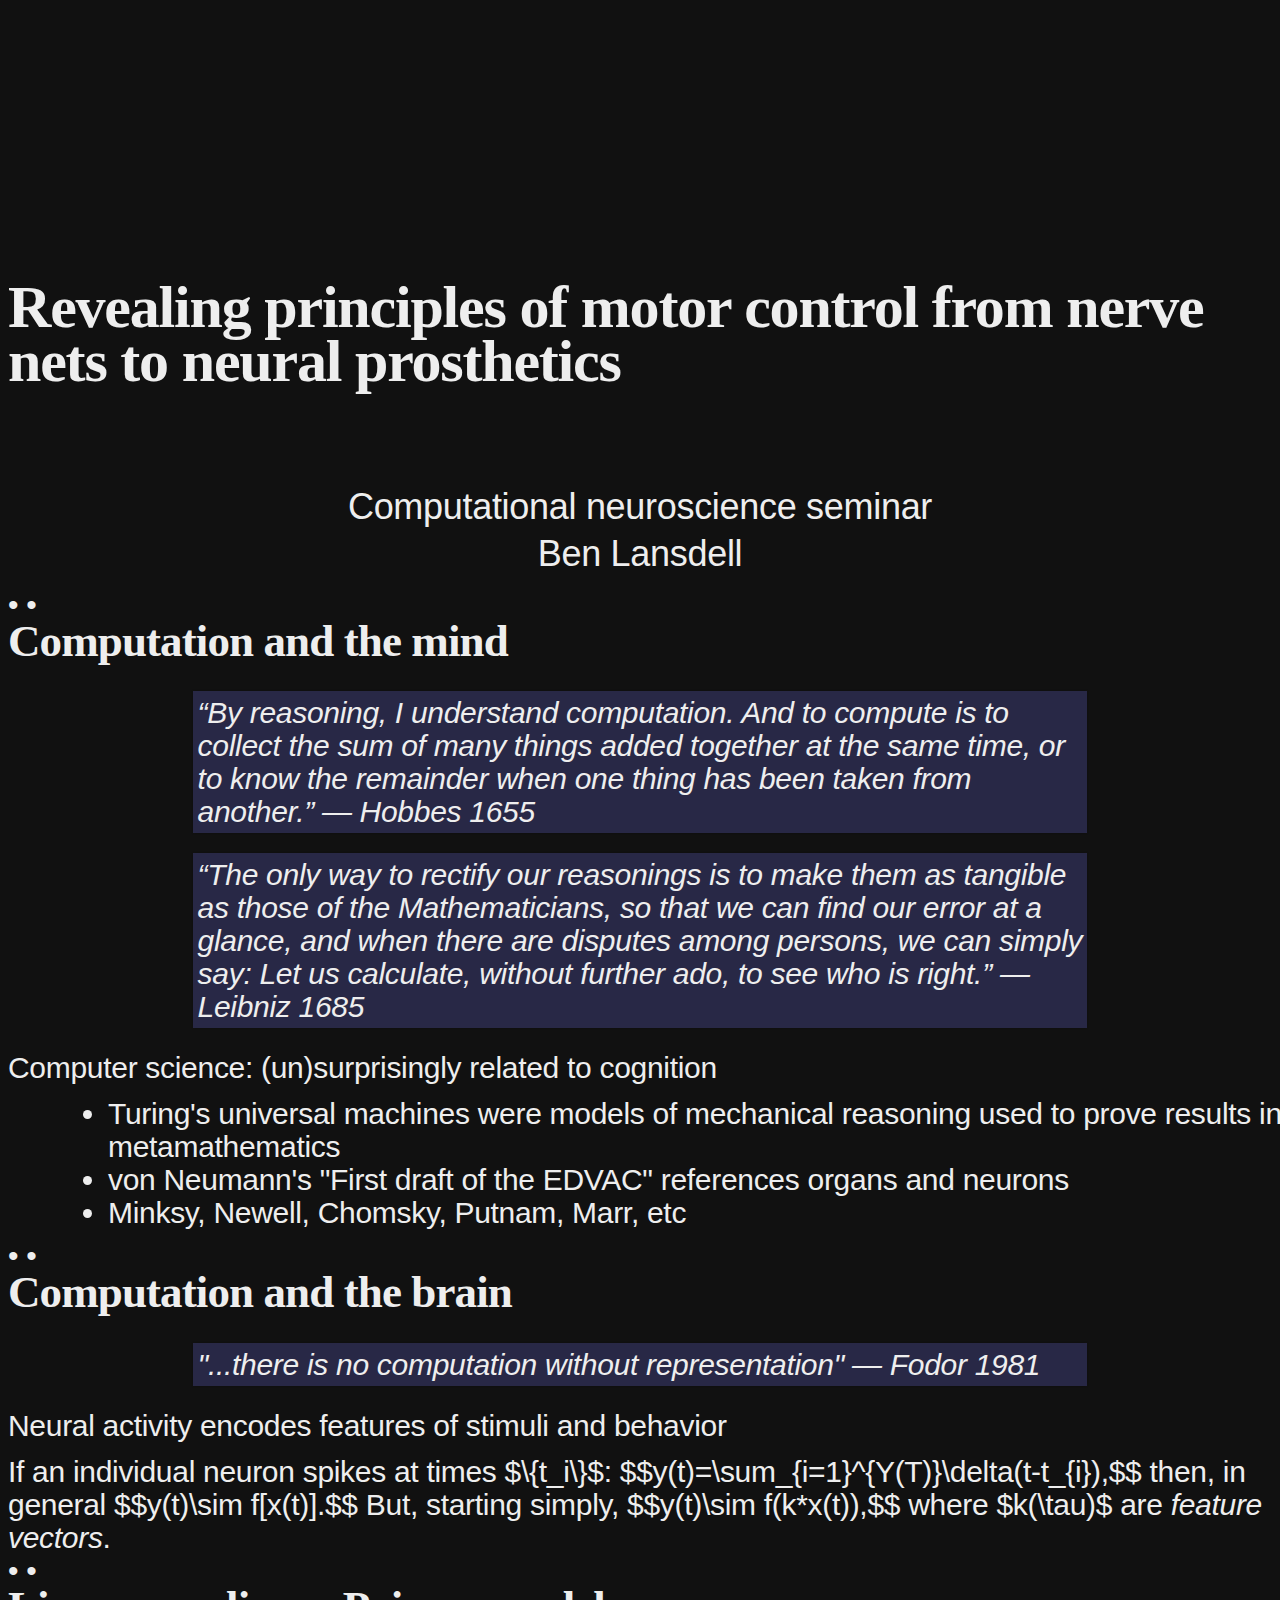
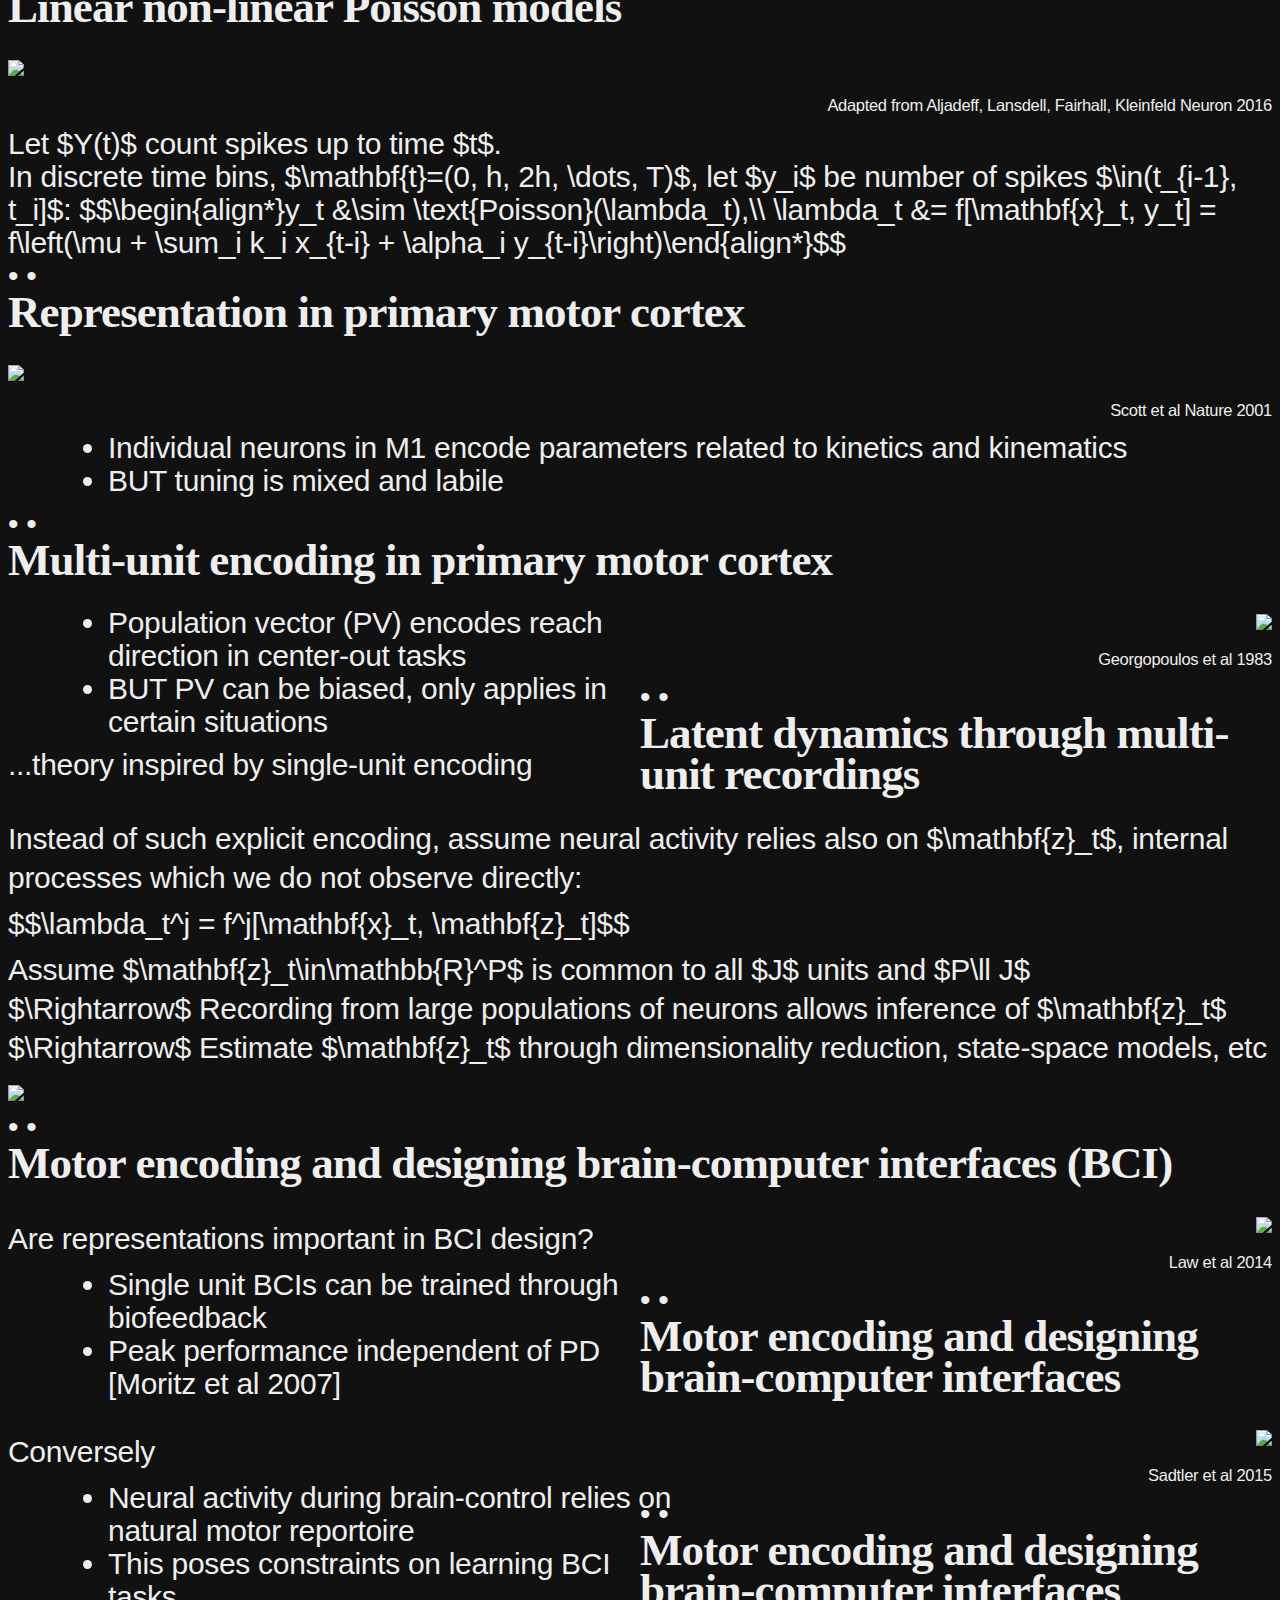
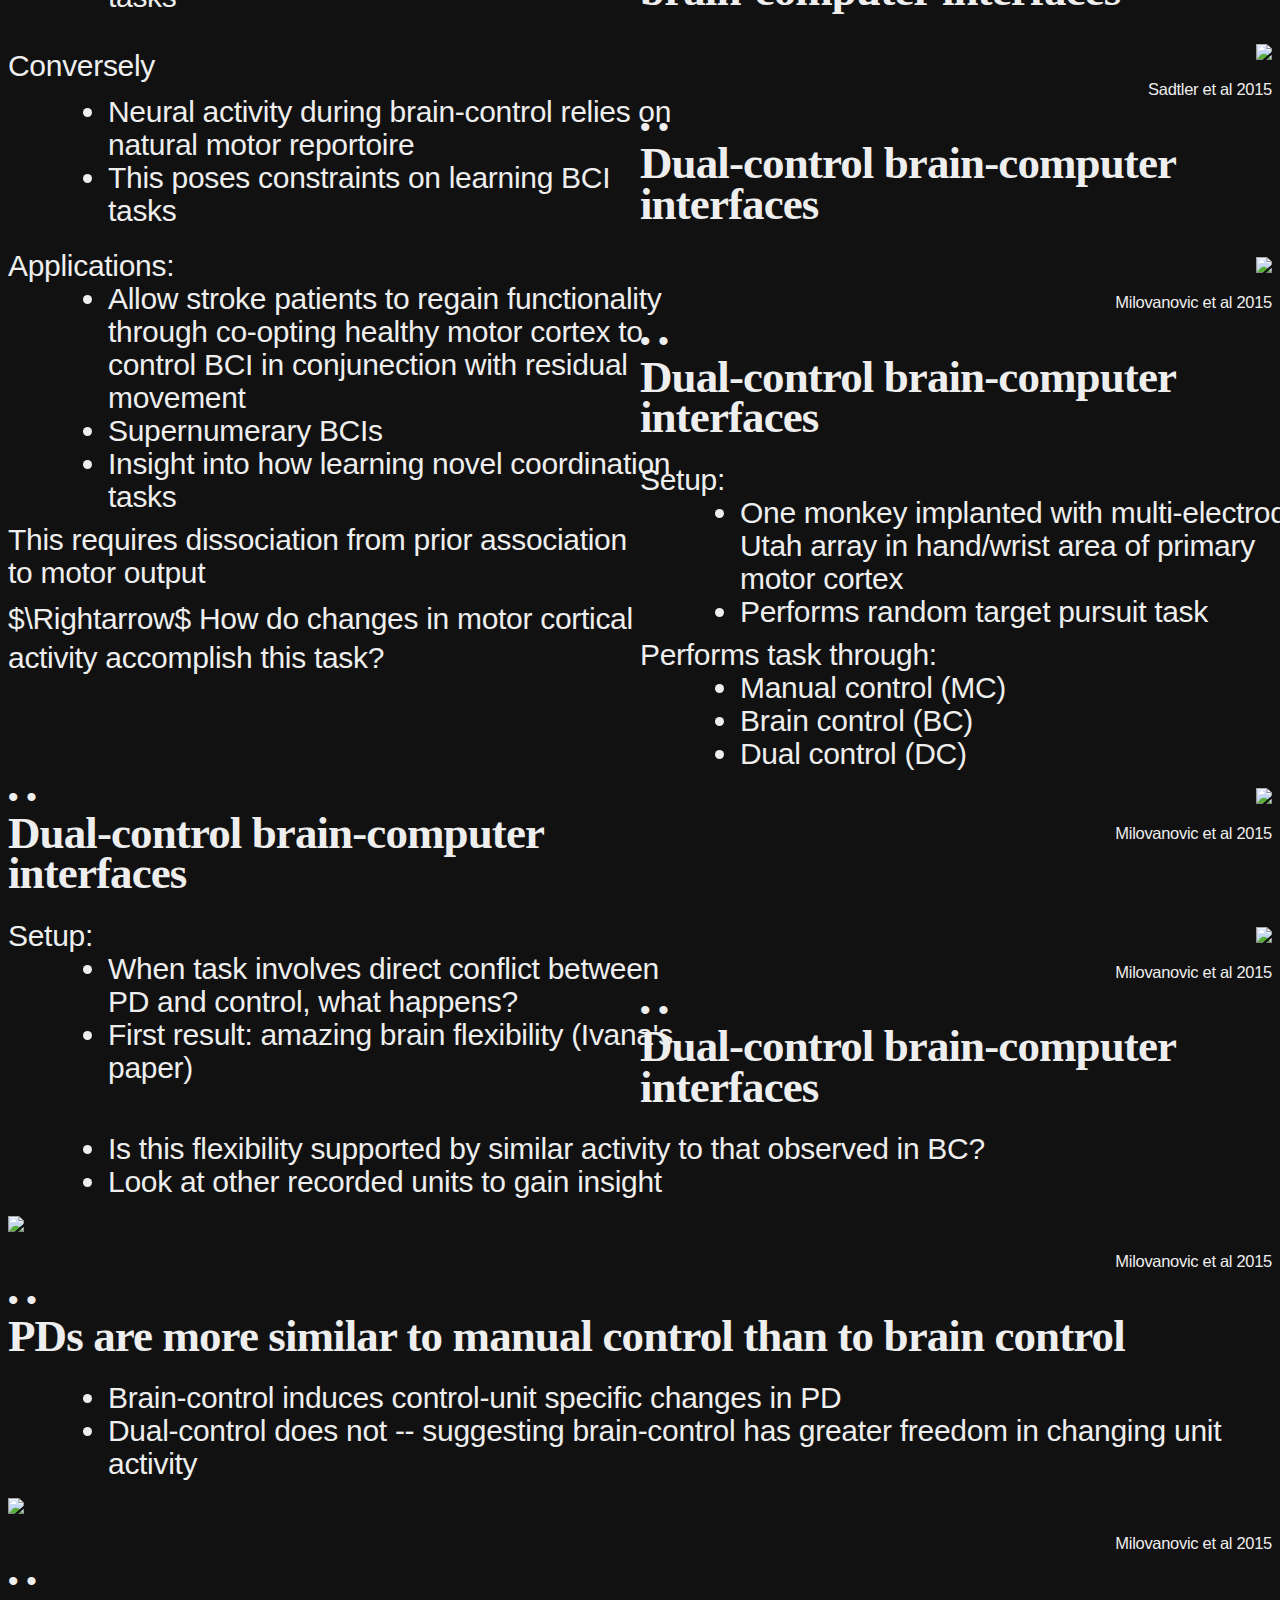
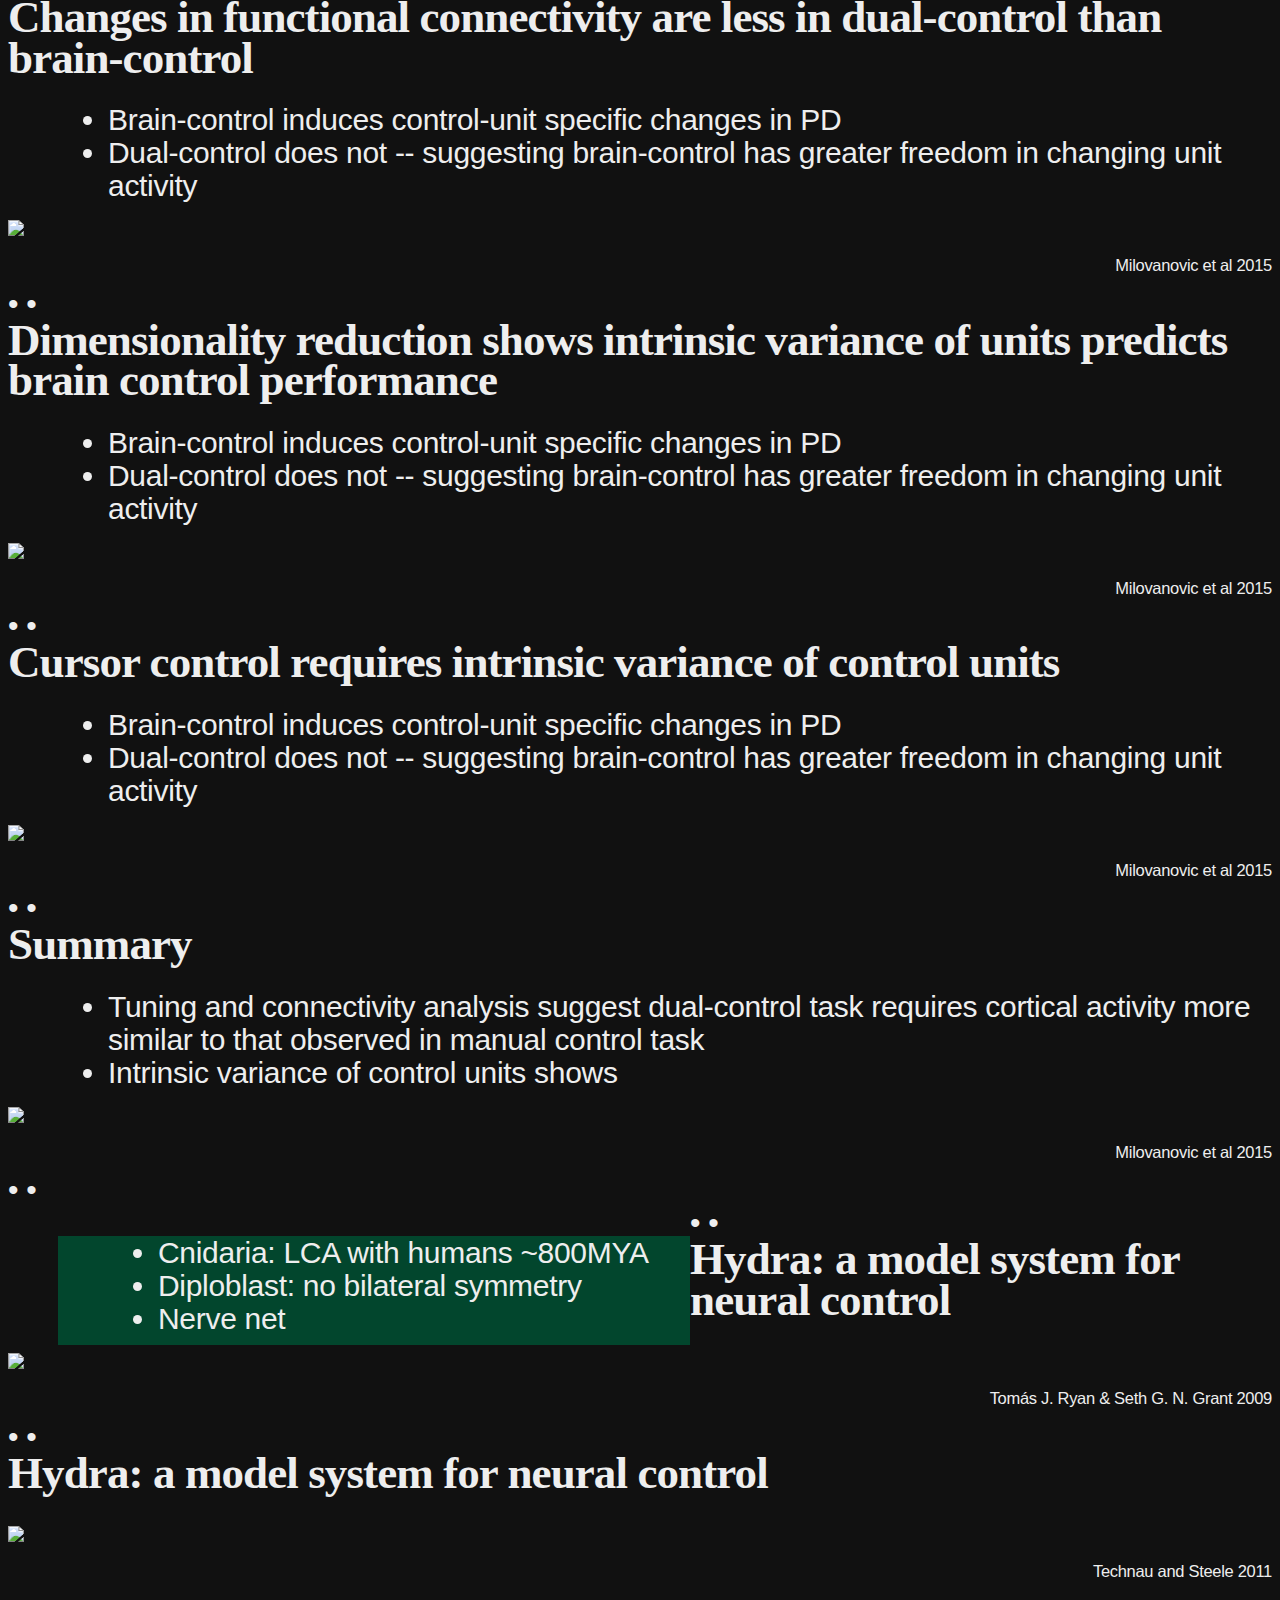
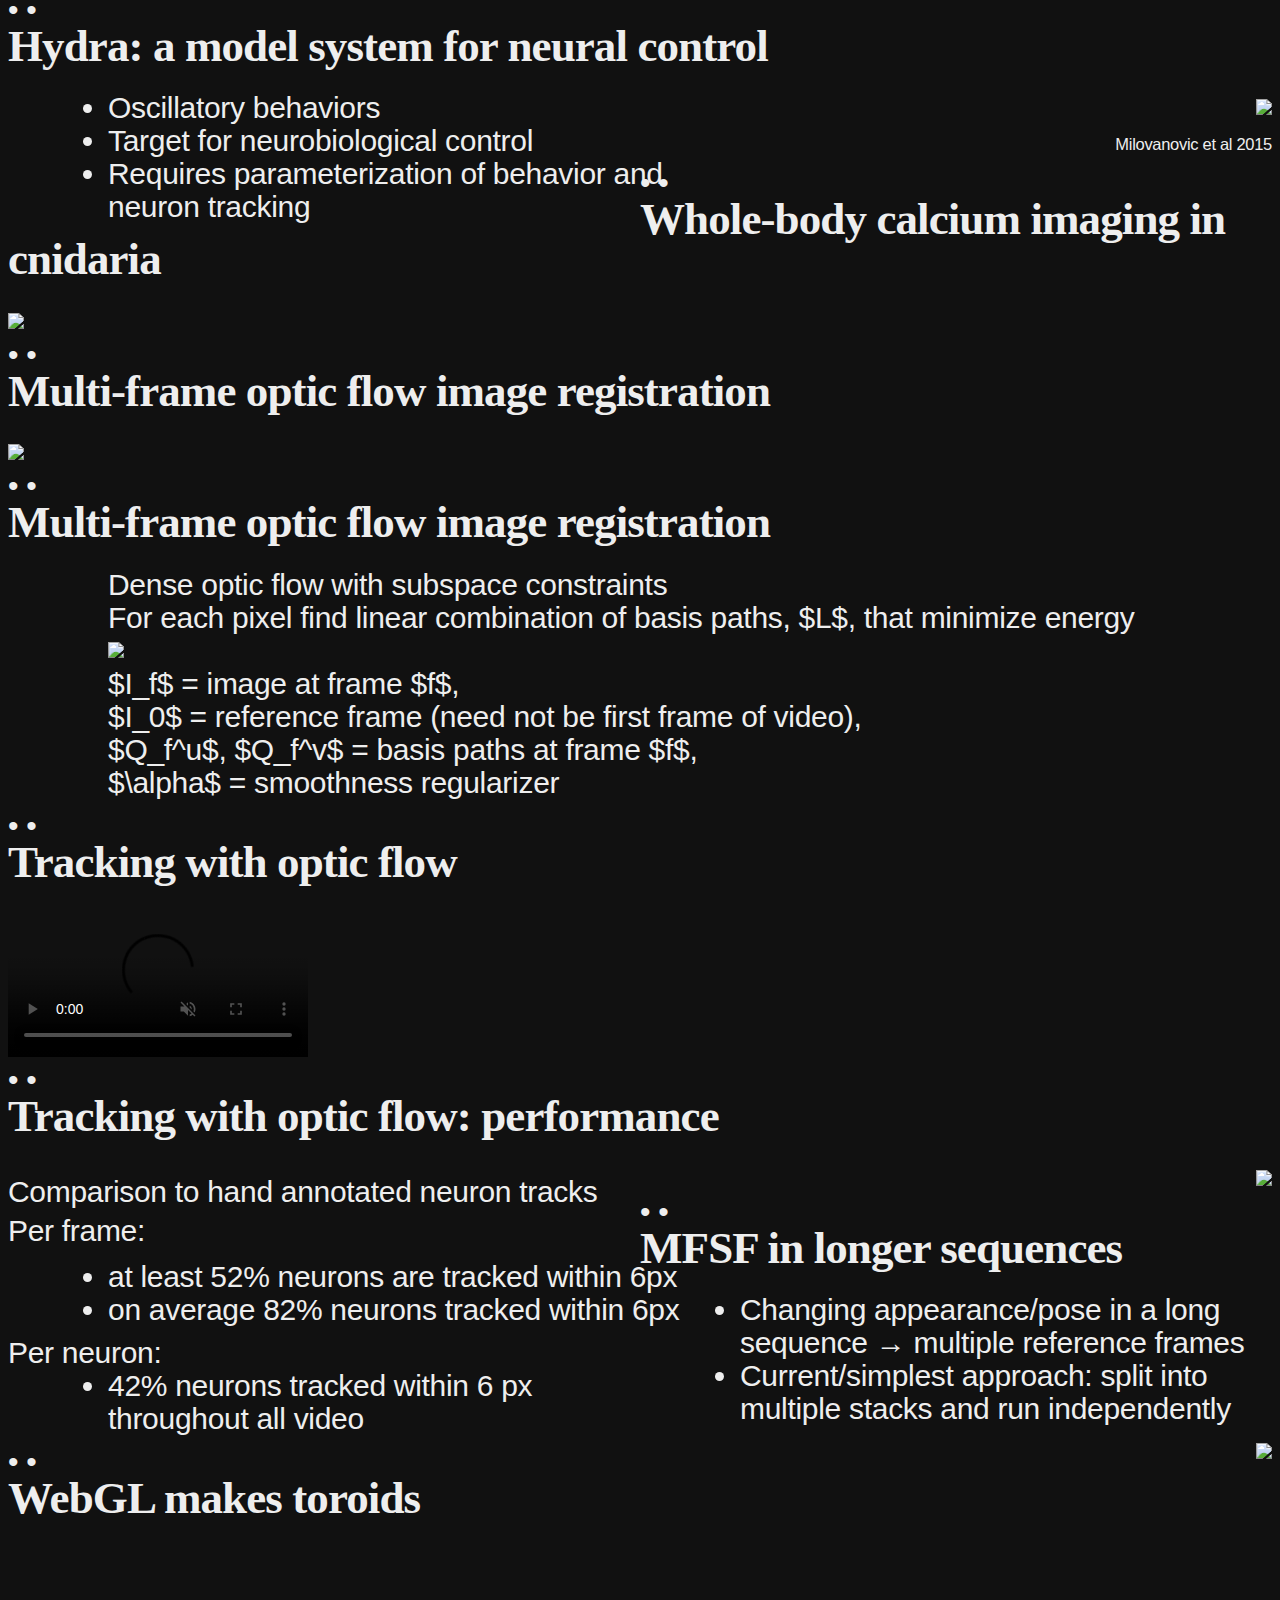
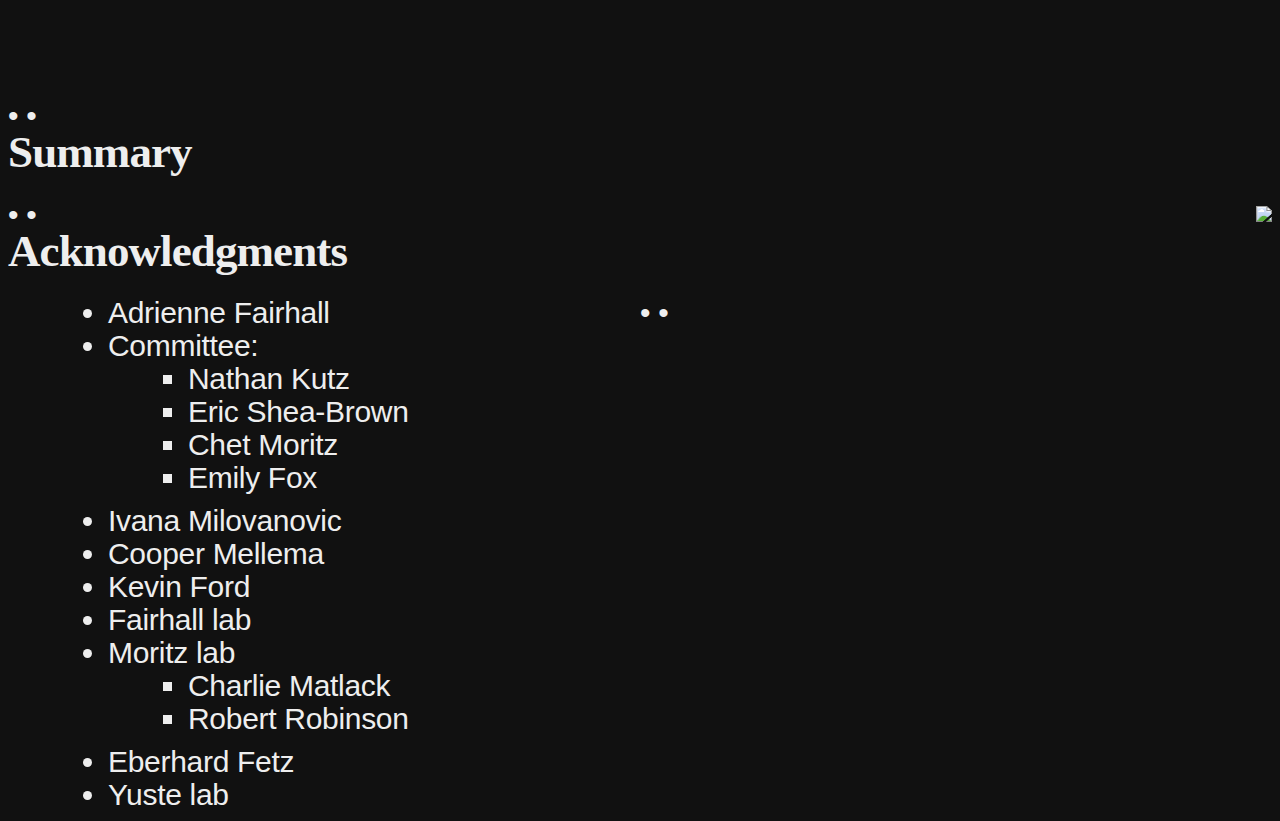
==== slides_v2.html @ e1b1e094 "Branch version 1 and 2. Version 2 will focus more on principles of motor control" ====
<!doctype html>
<html lang="en">
  <head>
    <meta charset="utf-8">
    <title>Revealing principles of motor control from nerve nets to neural prosthetics</title>
    <meta name="viewport"
	  content="width=device-width, initial-scale=1.0, maximum-scale=1.0, user-scalable=no">
    <!--<link rel="stylesheet" href="reveal.js/css/reveal.min.css">-->
    <link rel="stylesheet" href="reveal.js/css/reveal.min.css">
    <!--<link rel="stylesheet" href="reveal.js/css/theme/black.css" id="theme">-->
    <link rel="stylesheet" href="cust_black.css" id="theme">
    <link rel="stylesheet" href="reveal.js/lib/css/zenburn.css">
    <script>
      document.write('<link rel="stylesheet" href="reveal.js/css/print/'+(window.location.search.match(/print-pdf/gi) ? 'pdf' : 'paper')+'.css" type="text/css" media="print">');
    </script>
    <script src="js/three.js"></script>
    <!--[if lt IE 9]>
    <script src="reveal.js/lib/js/html5shiv.js"></script>
    <![endif]-->
  </head>

  <body>
    <!-- Slides! -->

    <div class="reveal">
      <div class="slides">
        <section data-background="assets/dst2_background.png">
          <h1>Revealing principles of motor control from nerve nets to neural prosthetics</h1>
	  <br><br>
	  <p style="text-align: center; font-size: larger">Computational neuroscience seminar<br>Ben Lansdell</p>

	  <aside class="notes">
	    <span style="color: red"></span> •
	    • <span style="color: green"></span>
	  </aside>
        </section>



	<!--<section data-background="assets/computer.jpg">-->
	<section data-state="intro">
	  <h2>Computation and the mind</h2>
	  <div>
	    <p style="text-align: center; font-size: bigger;"></p>
	    <blockquote class="fragment">“By reasoning, I understand computation. And to compute is to collect the sum of many things added together at the same time, or to know the remainder when one thing has been taken from another.” — Hobbes 1655</blockquote>
	  </div>
	  <div>
	    <p style="text-align: center; font-size: bigger;"></p>
	    <blockquote class="fragment">“The only way to rectify our reasonings is to make them as tangible as those of the Mathematicians, so that we can find our error at a glance, and when there are disputes among persons, we can simply say: Let us calculate, without further ado, to see who is right.” — Leibniz 1685</blockquote>
	  </div>
	  <div class="fragment">
	 	  <p>Computer science: (un)surprisingly related to cognition</p>
	    <ul>
	      <li>Turing's universal machines were models of mechanical reasoning used to prove results in metamathematics
	      <li>von Neumann's "First draft of the EDVAC" references organs and neurons
	      <li>Minksy, Newell, Chomsky, Putnam, Marr, etc
	    </ul>
	  </div>

	  <aside class="notes">
	    <span style="color: red"></span> •
	    • <span style="color: green"></span>
	  </aside>
	</section>
	<section>
	  <h2>Computation and the brain</h2>
	  <div class="fragment">
	    <blockquote>"...there is no computation without representation" — Fodor 1981</blockquote>
	  </div>
	  <div class="fragment" style="text-align: left">
		<p>Neural activity encodes features of stimuli and behavior</p>
	      If an individual neuron spikes at times $\{t_i\}$: $$y(t)=\sum_{i=1}^{Y(T)}\delta(t-t_{i}),$$
	      then, in general $$y(t)\sim f[x(t)].$$
	      But, starting simply, $$y(t)\sim f(k*x(t)),$$
	      where $k(\tau)$ are <em>feature vectors</em>.
	  </div>

	  <aside class="notes">
	    <span style="color: red"></span> •
	    • <span style="color: green"></span>
	  </aside>
	</section>

	<section>
	  <h2>Linear non-linear Poisson models</h2>
	    <img src="assets/glmuncoupled_white.svg" width="60%">
	    <p class="rcred">Adapted from Aljadeff, Lansdell, Fairhall, Kleinfeld Neuron 2016</p>
	  	<div style="text-align: left;">
	      Let $Y(t)$ count spikes up to time $t$. <br>
	      In discrete time bins, $\mathbf{t}=(0, h, 2h, \dots, T)$, let $y_i$ be number of spikes $\in(t_{i-1}, t_i]$:
	       $$\begin{align*}y_t &\sim \text{Poisson}(\lambda_t),\\
	       \lambda_t &= f[\mathbf{x}_t, y_t] = f\left(\mu + \sum_i k_i x_{t-i} + \alpha_i y_{t-i}\right)\end{align*}$$	  </div>
	  <aside class="notes">
	    <span style="color: red"></span> •
	    • <span style="color: green"></span>
	  </aside>
	</section>

	<section>
	  <h2>Representation in primary motor cortex</h2>
	    <img src="assets/pref_dir_motor.png">
	    <p class="rcred">Scott et al Nature 2001</p>
	    <ul>
	    	<li> Individual neurons in M1 encode parameters related to kinetics and kinematics
	    	<li> BUT tuning is mixed and labile
	    </ul>
	  <aside class="notes">
	    <span style="color: red"></span> •
	    • <span style="color: green"></span>
	  </aside>
	</section>

	<section>
	  <h2>Multi-unit encoding in primary motor cortex</h2>
	    <div id="left">
	    <ul>
	    	<li>Population vector (PV) encodes reach direction in center-out tasks 
	    	<li>BUT PV can be biased, only applies in certain situations
    	</ul>
    	<div class="fragment">
    		...theory inspired by single-unit encoding
    	</div></div>
	    <div id="right">
	    <img src="assets/prefdir.png">
	    <p class="rcred">Georgopoulos et al 1983</p>
		</div>
	  <aside class="notes">
	    <span style="color: red"></span> •
	    • <span style="color: green"></span>
	  </aside>
	</section>

	<section>
	  <h2>Latent dynamics through multi-unit recordings</h2>
	    <p>Instead of such explicit encoding, assume neural activity relies also on $\mathbf{z}_t$, internal processes which we do not observe directly: </p>
	    	<div id="dm">
	    	$$\lambda_t^j = f^j[\mathbf{x}_t, \mathbf{z}_t]$$
			</div>
			<p>
	    	Assume $\mathbf{z}_t\in\mathbb{R}^P$ is common to all $J$ units and $P\ll J$<br>
	    	$\Rightarrow$ Recording from large populations of neurons allows inference of $\mathbf{z}_t$<br>
	    	$\Rightarrow$ Estimate $\mathbf{z}_t$ through dimensionality reduction, state-space models, etc</p>
	    <img src="assets/intrinsic_manifold_white.svg" width="55%">
	  <aside class="notes">
	    <span style="color: red"></span> •
	    • <span style="color: green"></span>
	  </aside>
	</section>

<!-- ----------------------------------------------------------------------- -->

	<section>
	  <h2>Motor encoding and designing brain-computer interfaces (BCI)</h2>
	  	<div id="left">
	    <p> Are representations important in BCI design?
	  	<ul>
	  		<li> Single unit BCIs can be trained through biofeedback
	  		<li> Peak performance independent of PD [Moritz et al 2007]
	  	</ul>
	  	</div>
	  	<div id="right">
	    <img src="assets/law_pd_perf_comb.png">
	    <p class="rcred">Law et al 2014</p>
	  	</div>
	  <aside class="notes">
	    <span style="color: red"></span> •
	    • <span style="color: green"></span>
	  </aside>
	</section>

	<section>
	  <h2>Motor encoding and designing brain-computer interfaces</h2>
	  	<div id="left">
	    <p>Conversely</p>
	  	<ul>
	  		<li> Neural activity during brain-control relies on natural motor reportoire
	  		<li> This poses constraints on learning BCI tasks
	  	</ul>
	  	</div>
	  	<div id="right">
	    <img src="assets/int_manifold.png">
	    <p class="rcred">Sadtler et al 2015</p>
	  	</div>
	  <aside class="notes">
	    <span style="color: red"></span> •
	    • <span style="color: green"></span>
	  </aside>
	</section>

	<section>
	  <h2>Motor encoding and designing brain-computer interfaces</h2>
	  	<div id="left">
	    <p>Conversely</p>
	  	<ul>
	  		<li> Neural activity during brain-control relies on natural motor reportoire
	  		<li> This poses constraints on learning BCI tasks
	  	</ul>
	  	</div>
	  	<div id="right">
	    <img src="assets/int_manifold2.png">
	    <p class="rcred">Sadtler et al 2015</p>
	  	</div>
	  <aside class="notes">
	    <span style="color: red"></span> •
	    • <span style="color: green"></span>
	  </aside>
	</section>

	<section>
	  <h2>Dual-control brain-computer interfaces</h2>
	    <div id="left">
	    Applications:
	  	<ul>
	  		<li> Allow stroke patients to regain functionality through co-opting
	  			healthy motor cortex to control BCI in conjunection with residual movement 
	  		<li> Supernumerary BCIs
	  		<li> Insight into how learning novel coordination tasks
	  	</ul>
	  	This requires dissociation from prior association to motor output<br>
	  	<p class="fragment">$\Rightarrow$ How do changes in motor cortical activity accomplish this task?</p>
 	    </div>
 	    <div id="right">
	    <img src="assets/dualcontrolBCI_white.png">
	    <p class="rcred">Milovanovic et al 2015</p>
		</div>
	  <aside class="notes">
	    <span style="color: red"></span> •
	    • <span style="color: green"></span>
	  </aside>
	</section>

	<section>
	  <h2>Dual-control brain-computer interfaces</h2>
	    <div id="left">
	    Setup:
	  	<ul>
	  		<li> One monkey implanted with multi-electrode Utah array in hand/wrist area of primary motor cortex
	  		<li> Performs random target pursuit task </ul> 
	  	Performs task through:
	  	<ul>
	  		<li> Manual control (MC)
	  		<li> Brain control (BC)
	  		<li> Dual control (DC)
	  	</ul>
 	    </div>
 	    <div id="right">
	    <img src="assets/dualcontrolBCI_white.png">
	    <p class="rcred">Milovanovic et al 2015</p>
		</div>
	  <aside class="notes">
	    <span style="color: red"></span> •
	    • <span style="color: green"></span>
	  </aside>
	</section>

	<section>
	  <h2>Dual-control brain-computer interfaces</h2>
	    <div id="left">
	    Setup:
	  	<ul>
	  		<li> When task involves direct conflict between PD and control, what happens?
	  		<li> First result: amazing brain flexibility (Ivana's paper)
	  	</ul>
 	    </div>
 	    <div id="right">
	    <img src="assets/dualcontrolBCI_white.png">
	    <p class="rcred">Milovanovic et al 2015</p>
		</div>
	  <aside class="notes">
	    <span style="color: red"></span> •
	    • <span style="color: green"></span>
	  </aside>
	</section>

	<section>
	  <h2>Dual-control brain-computer interfaces</h2>
	  	<ul>
	  		<li> Is this flexibility supported by similar activity to that observed in BC?
	  		<li> Look at other recorded units to gain insight 
	  	</ul>
	    <img src="assets/dualcontrolBCI.png">
	    <p class="rcred">Milovanovic et al 2015</p>
	  <aside class="notes">
	    <span style="color: red"></span> •
	    • <span style="color: green"></span>
	  </aside>
	</section>

	<section>
	  <h2>PDs are more similar to manual control than to brain control</h2>
	  	<ul>
	  		<li> Brain-control induces control-unit specific changes in PD
	  		<li> Dual-control does not -- suggesting brain-control has greater freedom in changing unit activity
	  	</ul>
	    <img src="assets/dualcontrolBCI.png">
	    <p class="rcred">Milovanovic et al 2015</p>
	  <aside class="notes">
	    <span style="color: red"></span> •
	    • <span style="color: green"></span>
	  </aside>
	</section>

	<section>
	  <h2>Changes in functional connectivity are less in dual-control than brain-control</h2>
	  	<ul>
	  		<li> Brain-control induces control-unit specific changes in PD
	  		<li> Dual-control does not -- suggesting brain-control has greater freedom in changing unit activity
	  	</ul>
	    <img src="assets/dualcontrolBCI.png">
	    <p class="rcred">Milovanovic et al 2015</p>
	  <aside class="notes">
	    <span style="color: red"></span> •
	    • <span style="color: green"></span>
	  </aside>
	</section>

	<section>
	  <h2>Dimensionality reduction shows intrinsic variance of units predicts brain control performance</h2>
	  	<ul>
	  		<li> Brain-control induces control-unit specific changes in PD
	  		<li> Dual-control does not -- suggesting brain-control has greater freedom in changing unit activity
	  	</ul>
	    <img src="assets/dualcontrolBCI.png">
	    <p class="rcred">Milovanovic et al 2015</p>
	  <aside class="notes">
	    <span style="color: red"></span> •
	    • <span style="color: green"></span>
	  </aside>
	</section>

	<section>
	  <h2>Cursor control requires intrinsic variance of control units</h2>
	  	<ul>
	  		<li> Brain-control induces control-unit specific changes in PD
	  		<li> Dual-control does not -- suggesting brain-control has greater freedom in changing unit activity
	  	</ul>
	    <img src="assets/dualcontrolBCI.png">
	    <p class="rcred">Milovanovic et al 2015</p>
	  <aside class="notes">
	    <span style="color: red"></span> •
	    • <span style="color: green"></span>
	  </aside>
	</section>

	<section>
	  <h2>Summary</h2>
	  	<ul>
	  		<li> Tuning and connectivity analysis suggest dual-control task requires cortical activity more similar to that observed in manual control task 
	  		<li> Intrinsic variance of control units shows 
	  	</ul>
	    <img src="assets/dualcontrolBCI.png">
	    <p class="rcred">Milovanovic et al 2015</p>
	  <aside class="notes">
	    <span style="color: red"></span> •
	    • <span style="color: green"></span>
	  </aside>
	</section>

<!-- ----------------------------------------------------------------------- -->

	<section data-background-video="assets/tracking_video.mp4">
		<!--<div class="stretch">
  		<iframe src="assets/hydra_feeding_short.mp4" height="100%" width="100%">
	    </div>-->
		<!--<h2>Hydra: a model system for neural control</h2>
		  <video src="assets/hydra_feeding_short.mp4" id="bgvid" muted
		 controls loop class="stretch slideautostart"></video>-->
		  <div id="left" class="fragment" style="margin-top: 30px; margin-left: 50px; background-color: rgba(0, 80, 50, .85); ">
	  	<ul>
  			<li> Cnidaria: LCA with humans ~800MYA
	  		<li> Diploblast: no bilateral symmetry
	  		<li> Nerve net
	  	</ul>
	  </div>
	  <aside class="notes">
	    <span style="color: red"></span> •
	    • <span style="color: green"></span>
	  </aside>
	</section>

	<section>
	<h2>Hydra: a model system for neural control</h2>
	    <img src="assets/hydra_synapses.jpg" width="100%">
	    <p class="rcred">Tomás J. Ryan & Seth G. N. Grant 2009</p>
	  <aside class="notes">
	    <span style="color: red"></span> •
	    • <span style="color: green"></span>
	  </aside>
	</section>

	<section>
	<h2>Hydra: a model system for neural control</h2>
	    <img src="assets/hydra_layers.png" width="80%">
	    <p class="rcred">Technau and Steele 2011</p>
	  <aside class="notes">
	    <span style="color: red"></span> •
	    • <span style="color: green"></span>
	  </aside>
	</section>

	<section>
	<h2>Hydra: a model system for neural control</h2>
	  <div id="left">
	  	<ul>
	  		<li> Oscillatory behaviors
  			<li> Target for neurobiological control
  			<li> Requires parameterization of behavior and neuron tracking
	  	</ul>
	  </div>
	  <div id="right">
	    <img src="assets/hydra_behavior.png">
	    <p class="rcred">Milovanovic et al 2015</p>
	  </div>
	  <aside class="notes">
	    <span style="color: red"></span> •
	    • <span style="color: green"></span>
	  </aside>
	</section>

	<section>
	<h2>Whole-body calcium imaging in cnidaria</h2>
	<img src="assets/dst2.png">
	  <aside class="notes">
	    <span style="color: red"></span> •
	    • <span style="color: green"></span>
	  </aside>
	</section>

	<section>
	<h2>Multi-frame optic flow image registration</h2>
	<img src="assets/mfsf_white.svg">
	  <aside class="notes">
	    <span style="color: red"></span> •
	    • <span style="color: green"></span>
	  </aside>
	</section>

	<section>
	<h2>Multi-frame optic flow image registration</h2>
	<ul id="blanklist">
	<li> Dense optic flow with subspace constraints
	<li> For each pixel find linear combination of basis paths, $L$, that minimize energy<br>
	<img src="assets/energyeq.png">
	<li> $I_f$ = image at frame $f$,
	<li> $I_0$ = reference frame (need not be first frame of video),
	<li> $Q_f^u$, $Q_f^v$ = basis paths at frame $f$, 
	<li> $\alpha$ = smoothness regularizer
	</ul>
	  <aside class="notes">
	    <span style="color: red"></span> •
	    • <span style="color: green"></span>
	  </aside>
	</section>

	<section>
	<h2>Tracking with optic flow</h2>
	<video src="assets/warp_neurons_nref100.mp4" muted controls loop
	 poster="assets/dst2.png" class="slideautostart"></video>
	  <aside class="notes">
	    <span style="color: red"></span> •
	    • <span style="color: green"></span>
	  </aside>
	</section>

	<section>
	<h2>Tracking with optic flow: performance</h2>
		<div id="left">
		<p>Comparison to hand annotated neuron tracks<br>
		Per frame:</p>
		<ul>
		<li> at least 52% neurons are tracked within 6px
		<li> on average 82% neurons tracked within 6px
		</ul>
		Per neuron:
		<ul>
		<li> 42% neurons tracked within 6 px throughout all video
		</ul>
		</div>
		<div id="right">
		<img src="assets/tracking_errors.png">
		</div>
	  <aside class="notes">
	    <span style="color: red"></span> •
	    • <span style="color: green"></span>
	  </aside>
	</section>

	<section>
	<h2>MFSF in longer sequences</h2>
		<div id="left">
		<ul>
		<li> Changing appearance/pose in a long sequence → multiple reference frames
		<li> Current/simplest approach: split into multiple stacks and run independently
		</ul>
		</div>
		<div id="right">
		<img src="assets/mfsf_stitch_white.svg">
		</div>

	  <aside class="notes">
	    <span style="color: red"></span> •
	    • <span style="color: green"></span>
	  </aside>
	</section>

	<!--<section>
	<h2>Behavioral analysis requires parameterizations of pose</h2>
	<video src="assets/tracking_video.mp4" muted controls loop
	 poster="assets/dst2.png" class="slideautostart"></video>
	  <aside class="notes">
	    <span style="color: red"></span> •
	    • <span style="color: green"></span>
	  </aside>
	</section> -->

	<section>
	  <h2>WebGL makes toroids</h2>
	  <div class="ctr w70">
		<canvas data-sample="spinning_wireframe_torus"></canvas>
	  </div>

	  <aside class="notes">
	    <span style="color: red"></span> •
	    • <span style="color: green"></span>
	  </aside>
	</section>

	<section>
	  <h2>Summary</h2>
	  <div id="right">
		<img src="assets/hydra_heracles.jpg">
   	  </div>
	  <aside class="notes">
	    <span style="color: red"></span> •
	    • <span style="color: green"></span>
	  </aside>
	</section>

	<section>
	  <h2>Acknowledgments</h2>
	  <div id="left">
	  	<ul>
         <li> Adrienne Fairhall</li>
         <li> Committee: <ul><li>Nathan Kutz</li><li>Eric Shea-Brown</li><li>Chet Moritz</li><li>Emily Fox</li></ul></li>
         <li> Ivana Milovanovic</li>
         <li> Cooper Mellema</li>
         <li> Kevin Ford</li>
         <li> Fairhall lab</li>
         <li> Moritz lab</li><ul>
         	<li> Charlie Matlack </li>
         	<li> Robert Robinson</li></ul>
         <li> Eberhard Fetz</li>
         <li> Yuste lab</li>
	  	</ul>
   	  </div>
	  <aside class="notes">
	    <span style="color: red"></span> •
	    • <span style="color: green"></span>
	  </aside>
	</section>

    <!--<script src="reveal.js/js/reveal.min.js"></script>-->
    <script src="reveal.js/js/reveal.js"></script>
    <script src="pdfjs/compatibility.js"></script>
    <script src="pdfjs/pdf.js"></script>

    <script src="lib/js/head.min.js"></script>
    <script>
      head.js(
        "lib/js/jquery.min.js",
        "lib/js/jquery.hotkeys.js",
        "lib/js/underscore.min.js",
        "lib/js/swfobject.js",
        "lib/js/dat.gui.js",
        "lib/js/EventEmitter.js",

        "lib/js/three.js",
        "lib/js/three/EffectComposer.js",
        "lib/js/three/RenderPass.js",
        "lib/js/three/BloomPass.js",
        "lib/js/three/ShaderPass.js",
        "lib/js/three/MaskPass.js",

        // three shaders
        "lib/js/three/shaders/CopyShader.js",
        "lib/js/three/shaders/BasicShader.js",
        "lib/js/three/shaders/DotScreenShader.js",
        "lib/js/three/shaders/UnpackDepthRGBAShader.js",
        "lib/js/three/shaders/HorizontalBlurShader.js",
        "lib/js/three/shaders/VerticalBlurShader.js",

        // js files needed for WebGL specific samples (excluding three js)
        "lib/js/J3DI.js",
        "lib/js/J3DIMath.js",
        "lib/js/webgl-utils.js",
        "lib/js/webgl-debug.js",

        // App specific js
        //"js/reveal.min.js",
        "js/stats_bootstrap.js",
        "js/samples.js",
        //"js/dat.gui.bootstrap.js",

		function() {
      Reveal.initialize({
        controls: false,
        progress: true,
        history: true,
        center: false,
        keyboard: true,
        touch: false,
        overview: true,
        mouseWheel: false,
        width: 960,
        height: 720,

        theme: false, // hardcoded with CSS import in <head>
        transition: 'none', // default/cube/page/concave/zoom/linear/fade/none
        transitionSpeed: 'default', // default/fast/slow

        math: {
          mathjax: 'mathjax/MathJax.js',
          config: 'TeX-AMS_HTML-full',
        },

        dependencies: [
          { src: 'reveal.js/lib/js/classList.js',
	    condition: function() { return !document.body.classList; }},
          { src: 'reveal.js/plugin/markdown/marked.js',
	    condition: function() { return !!document.querySelector ('[data-markdown]'); }},
          { src: 'reveal.js/plugin/markdown/markdown.js',
	    condition: function() { return !!document.querySelector ('[data-markdown]'); }},
          { src: 'reveal.js/plugin/highlight/highlight.js', async: true,
	    callback: function() { hljs.initHighlightingOnLoad (); }},
          { src: 'reveal.js/plugin/notes/notes.js', async: true,
	    condition: function() { return !!document.body.classList; }},
          { src: 'mymath.js', async: true },
	  { src: 'pdfimgs.js', async: true },
	  { src: 'slideautostart.js', async: true },
        ],
      });
    });
    </script>
  </body>
</html>
---- cust_black.css ----
/**
 * Black theme for reveal.js. This is the opposite of the 'white' theme.
 *
 * By Hakim El Hattab, http://hakim.se
 */
@import url(../../lib/font/source-sans-pro/source-sans-pro.css);
section.has-light-background, section.has-light-background h1, section.has-light-background h2, section.has-light-background h3, section.has-light-background h4, section.has-light-background h5, section.has-light-background h6 {
  color: #222; }


@font-face {
  font-family: 'Montserrat';
  font-style: normal;
  font-weight: 700;
  src: local('Montserrat-Bold'),
    url(assets/googlewebfont-Montserrat-700.ttf) format('truetype');
}

@font-face {
  font-family: 'Open Sans';
  font-style: normal;
  font-weight: 400;
  src: local('Open Sans'), local('OpenSans'),
    url(assets/googlewebfont-Open-Sans-400.ttf) format('truetype');
}

@font-face {
  font-family: 'Open Sans';
  font-style: normal;
  font-weight: 700;
  src: local('Open Sans Bold'), local('OpenSans-Bold'),
    url(assets/googlewebfont-Open-Sans-700.ttf) format('truetype');
}

@font-face {
  font-family: 'Open Sans';
  font-style: italic;
  font-weight: 400;
  src: local('Open Sans Italic'), local('OpenSans-Italic'),
    url(assets/googlewebfont-Open-Sans-400it.ttf) format('truetype');
}

@font-face {
  font-family: 'Open Sans';
  font-style: italic;
  font-weight: 700;
  src: local('Open Sans Bold Italic'), local('OpenSans-BoldItalic'),
    url(assets/googlewebfont-Open-Sans-700it.ttf) format('truetype');
}


/*********************************************
 * GLOBAL STYLES
 *********************************************/
body {
  background: #222;
  background-color: #222; }

.reveal {
  font-family: "Open Sans", sans-serif;
  font-size: 30px;
  font-weight: 200;
  letter-spacing: -0.02em;
  color: #eeeeee; }

::selection {
  color: #fff;
  background: #bee4fd;
  text-shadow: none; }

.reveal .slides > section,
.reveal .slides > section > section {
  line-height: 1.1;
  font-weight: inherit; }

/*********************************************
 * HEADERS
 *********************************************/
.reveal h1,
.reveal h2,
.reveal h3,
.reveal h4,
.reveal h5,
.reveal h6 {
  margin: 0 0 20px 0;
  color: #fff;
  font-family: "Source Sans Pro", Helvetica, sans-serif;
  /*font-family: "Open Sans", Impact, sans-serif;*/
  font-weight: 600;
  line-height: 0.9em;
  letter-spacing: normal;
  text-transform: uppercase;
  text-shadow: none;
  word-wrap: break-word; }

.reveal h1 {
  font-size: 2.5em; }

.reveal h2 {
  font-size: 1.6em; }

.reveal h3 {
  font-size: 1.3em; }

.reveal h4 {
  font-size: 1em; }

.reveal h1 {
  text-shadow: none; }

/*********************************************
 * OTHER
 *********************************************/
.reveal p {
  margin: 10px 0;
  line-height: 1.3; }

/* Ensure certain elements are never larger than the slide itself */
.reveal img,
.reveal video,
.reveal iframe {
  max-width: 95%;
  max-height: 95%; }

.reveal strong,
.reveal b {
  font-weight: bold; }

.reveal em {
  font-style: italic; }

.reveal ol,
.reveal dl,
.reveal ul {
  display: inline-block;
  text-align: left;
  margin: 0 0 0 1em; }

.reveal ol {
  list-style-type: decimal; }

.reveal ul {
  list-style-type: disc; }

.reveal ul ul {
  list-style-type: square; }

.reveal ul ul ul {
  list-style-type: circle; }

.reveal ul ul,
.reveal ul ol,
.reveal ol ol,
.reveal ol ul {
  display: block;
  margin-left: 40px; }

.reveal dt {
  font-weight: bold; }

.reveal dd {
  margin-left: 40px; }

.reveal q,
.reveal blockquote {
  quotes: none; }

.reveal blockquote {
  display: block;
  position: relative;
  width: 70%;
  margin: 20px auto;
  padding: 5px;
  font-style: italic;
  background: rgba(255, 255, 255, 0.05);
  box-shadow: 0px 0px 2px rgba(0, 0, 0, 0.2); }

.reveal blockquote p:first-child,
.reveal blockquote p:last-child {
  display: inline-block; }

.reveal q {
  font-style: italic; }

.reveal pre {
  display: block;
  position: relative;
  width: 90%;
  margin: 20px auto;
  text-align: left;
  font-size: 0.55em;
  font-family: monospace;
  line-height: 1.2em;
  word-wrap: break-word;
  box-shadow: 0px 0px 6px rgba(0, 0, 0, 0.3); }

.reveal code {
  font-family: monospace; }

.reveal pre code {
  display: block;
  padding: 5px;
  overflow: auto;
  max-height: 400px;
  word-wrap: normal; }

.reveal table {
  margin: auto;
  border-collapse: collapse;
  border-spacing: 0; }

.reveal table th {
  font-weight: bold; }

.reveal table th,
.reveal table td {
  text-align: left;
  padding: 0.2em 0.5em 0.2em 0.5em;
  border-bottom: 1px solid; }

.reveal table th[align="center"],
.reveal table td[align="center"] {
  text-align: center; }

.reveal table th[align="right"],
.reveal table td[align="right"] {
  text-align: right; }

.reveal table tbody tr:last-child th,
.reveal table tbody tr:last-child td {
  border-bottom: none; }

.reveal sup {
  vertical-align: super; }

.reveal sub {
  vertical-align: sub; }

.reveal small {
  display: inline-block;
  font-size: 0.6em;
  line-height: 1.2em;
  vertical-align: top; }

.reveal small * {
  vertical-align: top; }

/*********************************************
 * LINKS
 *********************************************/
.reveal a {
  color: #42affa;
  text-decoration: none;
  -webkit-transition: color .15s ease;
  -moz-transition: color .15s ease;
  transition: color .15s ease; }

.reveal a:hover {
  color: #8dcffc;
  text-shadow: none;
  border: none; }

.reveal .roll span:after {
  color: #fff;
  background: #068de9; }

/*********************************************
 * IMAGES
 *********************************************/
/*.reveal section img {
  margin: 15px 0px;
  background: rgba(255, 255, 255, 0.12);
  border: 4px solid #fff;
  box-shadow: 0 0 10px rgba(0, 0, 0, 0.15); }*/

.reveal section img.plain {
  border: 0;
  box-shadow: none; }

.reveal a img {
  -webkit-transition: all .15s linear;
  -moz-transition: all .15s linear;
  transition: all .15s linear; }

.reveal a:hover img {
  background: rgba(255, 255, 255, 0.2);
  border-color: #42affa;
  box-shadow: 0 0 20px rgba(0, 0, 0, 0.55); }

/*********************************************
 * NAVIGATION CONTROLS
 *********************************************/
.reveal .controls .navigate-left,
.reveal .controls .navigate-left.enabled {
  border-right-color: #42affa; }

.reveal .controls .navigate-right,
.reveal .controls .navigate-right.enabled {
  border-left-color: #42affa; }

.reveal .controls .navigate-up,
.reveal .controls .navigate-up.enabled {
  border-bottom-color: #42affa; }

.reveal .controls .navigate-down,
.reveal .controls .navigate-down.enabled {
  border-top-color: #42affa; }

.reveal .controls .navigate-left.enabled:hover {
  border-right-color: #8dcffc; }

.reveal .controls .navigate-right.enabled:hover {
  border-left-color: #8dcffc; }

.reveal .controls .navigate-up.enabled:hover {
  border-bottom-color: #8dcffc; }

.reveal .controls .navigate-down.enabled:hover {
  border-top-color: #8dcffc; }

/*********************************************
 * PROGRESS BAR
 *********************************************/
.reveal .progress {
  background: rgba(0, 0, 0, 0.2); }

.reveal .progress span {
  background: #42affa;
  -webkit-transition: width 800ms cubic-bezier(0.26, 0.86, 0.44, 0.985);
  -moz-transition: width 800ms cubic-bezier(0.26, 0.86, 0.44, 0.985);
  transition: width 800ms cubic-bezier(0.26, 0.86, 0.44, 0.985); }

/**********************************************
 * Custom additions
 **********************************************/


body {
  background: #111111;
  background-color: #111111; }

.reveal {
  font-family: "Open Sans", sans-serif;
  font-size: 30px;
  font-weight: 200;
  letter-spacing: -.01em;
  color: #eeeeee; }

.reveal .slides > section {
    /* Force every slide to be full height so that footers work */
    height: 100%;
}

::selection {
  color: white;
  background: #e7ad52;
  text-shadow: none; }
 /*font-family: "Montserrat", Impact, sans-serif;*/

.reveal h1,
.reveal h2,
.reveal h3,
.reveal h4,
.reveal h5,
.reveal h6 {
  margin: 0 0 20px 0;
  color: #eeeeee;
  /*font-family: "Open Sans", Impact, serif;*/
  font-family: "Montserrat", Impact, serif;
  /*font-variant: small-caps*/;
  line-height: 0.9em;
  letter-spacing: -0.02em;
  text-transform: none;
  text-shadow: none; 
  -webkit-hyphens: none;
  -moz-hyphens: none;
  hyphens: none;
}

.reveal a:not(.image) {
  color: #e7ad52;
  text-decoration: none;
  -webkit-transition: color .15s ease;
  -moz-transition: color .15s ease;
  -ms-transition: color .15s ease;
  -o-transition: color .15s ease;
  transition: color .15s ease; }

.reveal a:not(.image):hover {
  color: #f3d7ac;
  text-shadow: none;
  border: none; }

.reveal .roll span:after {
  color: #fff;
  background: #d08a1d; }

.reveal section img {
  margin: 5px 0px 3px;
  -webkit-transition: all .2s linear;
  -moz-transition: all .2s linear;
  -ms-transition: all .2s linear;
  -o-transition: all .2s linear;
  transition: all .2s linear; }

.reveal a:hover img {
  background: rgba(255, 255, 255, 0.2);
  border-color: #e7ad52;
  box-shadow: 0 0 20px rgba(0, 0, 0, 0.55); }

.reveal .controls div.navigate-left,
.reveal .controls div.navigate-left.enabled {
  border-right-color: #e7ad52; }

.reveal .controls div.navigate-right,
.reveal .controls div.navigate-right.enabled {
  border-left-color: #e7ad52; }

.reveal .controls div.navigate-up,
.reveal .controls div.navigate-up.enabled {
  border-bottom-color: #e7ad52; }

.reveal .controls div.navigate-down,
.reveal .controls div.navigate-down.enabled {
  border-top-color: #e7ad52; }

.reveal .controls div.navigate-left.enabled:hover {
  border-right-color: #f3d7ac; }

.reveal .controls div.navigate-right.enabled:hover {
  border-left-color: #f3d7ac; }

.reveal .controls div.navigate-up.enabled:hover {
  border-bottom-color: #f3d7ac; }

.reveal .controls div.navigate-down.enabled:hover {
  border-top-color: #f3d7ac; }

.reveal .progress {
  background: rgba(0, 0, 0, 0.2); }

.reveal .progress span {
  background: #e7ad52;
  -webkit-transition: width 800ms cubic-bezier(0.26, 0.86, 0.44, 0.985);
  -moz-transition: width 800ms cubic-bezier(0.26, 0.86, 0.44, 0.985);
  -ms-transition: width 800ms cubic-bezier(0.26, 0.86, 0.44, 0.985);
  -o-transition: width 800ms cubic-bezier(0.26, 0.86, 0.44, 0.985);
  transition: width 800ms cubic-bezier(0.26, 0.86, 0.44, 0.985); }


.reveal h1 {
    font-size: 2em;
    margin-top: 280px;
}

.reveal h2 {
    font-size: 1.5em;
    text-align: left;
    border-bottom: 0px solid;
    border-color: rgba(129, 102, 220, 1);
    width: 100%;
    padding-bottom: 10px;
    margin-bottom: 15px;
}

.reveal p {
    text-align: left;
}

.reveal blockquote {
    background-color: rgba(40, 40, 70, 1);
}

.reveal section div img, .reveal section div video {
    /* If inside a <div>, assume manual layout; let the image
       fill the whole box */
    max-width: 100%;
}

.reveal ul, .reveal ol {
    margin-left: 2em;
    margin-bottom: 10px; /* same as <p> */
    width: calc(100% - 2em); /* sigh, anything better? */
}

/* Custom helper classes for layout */

.reveal ul#blanklist {
    list-style-type: none;
}

.reveal .ctr {
    margin-left: auto;
    margin-right: auto;
}

.reveal .w25 { width: 25%; }
.reveal .w30 { width: 30%; }
.reveal .w35 { width: 35%; }
.reveal .w40 { width: 40%; }
.reveal .w45 { width: 45%; }
.reveal .w50 { width: 50%; }
.reveal .w55 { width: 55%; }
.reveal .w60 { width: 60%; }
.reveal .w65 { width: 65%; }
.reveal .w70 { width: 70%; }
.reveal .w80 { width: 80%; }
.reveal .w85 { width: 85%; }
.reveal .w90 { width: 90%; }
.reveal .w100 { width: 100%; }

.reveal .footer {
    text-align: center;
    font-size: 80% !important;
    position: absolute;
    bottom: 1em;
    width: 100%;
}

.reveal .bgcred {
    text-align: right;
    font-size: 60% !important;
    position: absolute;
    bottom: 0;
    width: 100%;
}

.reveal .lcred {
    text-align: left;
    font-size: 55% !important;
}

.reveal .rcred {
    text-align: right;
    font-size: 55% !important;
}

.reveal .spacer {
    text-align: center;
    width: 100%;
    margin: 10px 0px;
}

/* for debugging; note that the border offsets the layout slightly.
.reveal .slides section.present {
    border: 2px solid red;
}
*/

html.intro body {
  background:url("assets/computer.jpg");
}

video#bgvid { 
    position: fixed;
    right: 0;
    bottom: 0;
    top: 50%;
    left: 50%;
    min-width: 100%;
    min-height: 100%;
    width: auto;
    height: auto;
    z-index: -100;
    -ms-transform: translateX(-50%) translateY(-50%);
    -moz-transform: translateX(-50%) translateY(-50%);
    -webkit-transform: translateX(-50%) translateY(-50%);
    transform: translateX(-50%) translateY(-50%);
    /*background: url(assets/dst2.png) no-repeat;
    background-size: cover; */
}

#left {
  left:-8.33%;
  top: 75px;
  text-align: left;
  float: left;
  width:50%;
  z-index:-10;
}

#right {
  left:31.25%;
  top: 75px;
  float: right;
  text-align: right;
  z-index:-10;
  width:50%;
}

video#centervid {
   margin: 0;
   /*position: absolute;               /* 2 */
   top: 50%;                         /* 3 */
   transform: translate(0, 50%) }   /* 4 */

img#centerim {
   margin: 0;
   /*position: absolute;               /* 2 */
   top: 50%;                         /* 3 */
   transform: translate(0, 50%) }   /* 4 */

#hideim.fragment.visible:not(.current-fragment) {
    display: none;
    height:0px;
    line-height: 0px;
    font-size: 0px;
}

/* Fix for trailing line in MathJax renderings */
.MathJax nobr>span.math>span{border-left-width:0 !important};
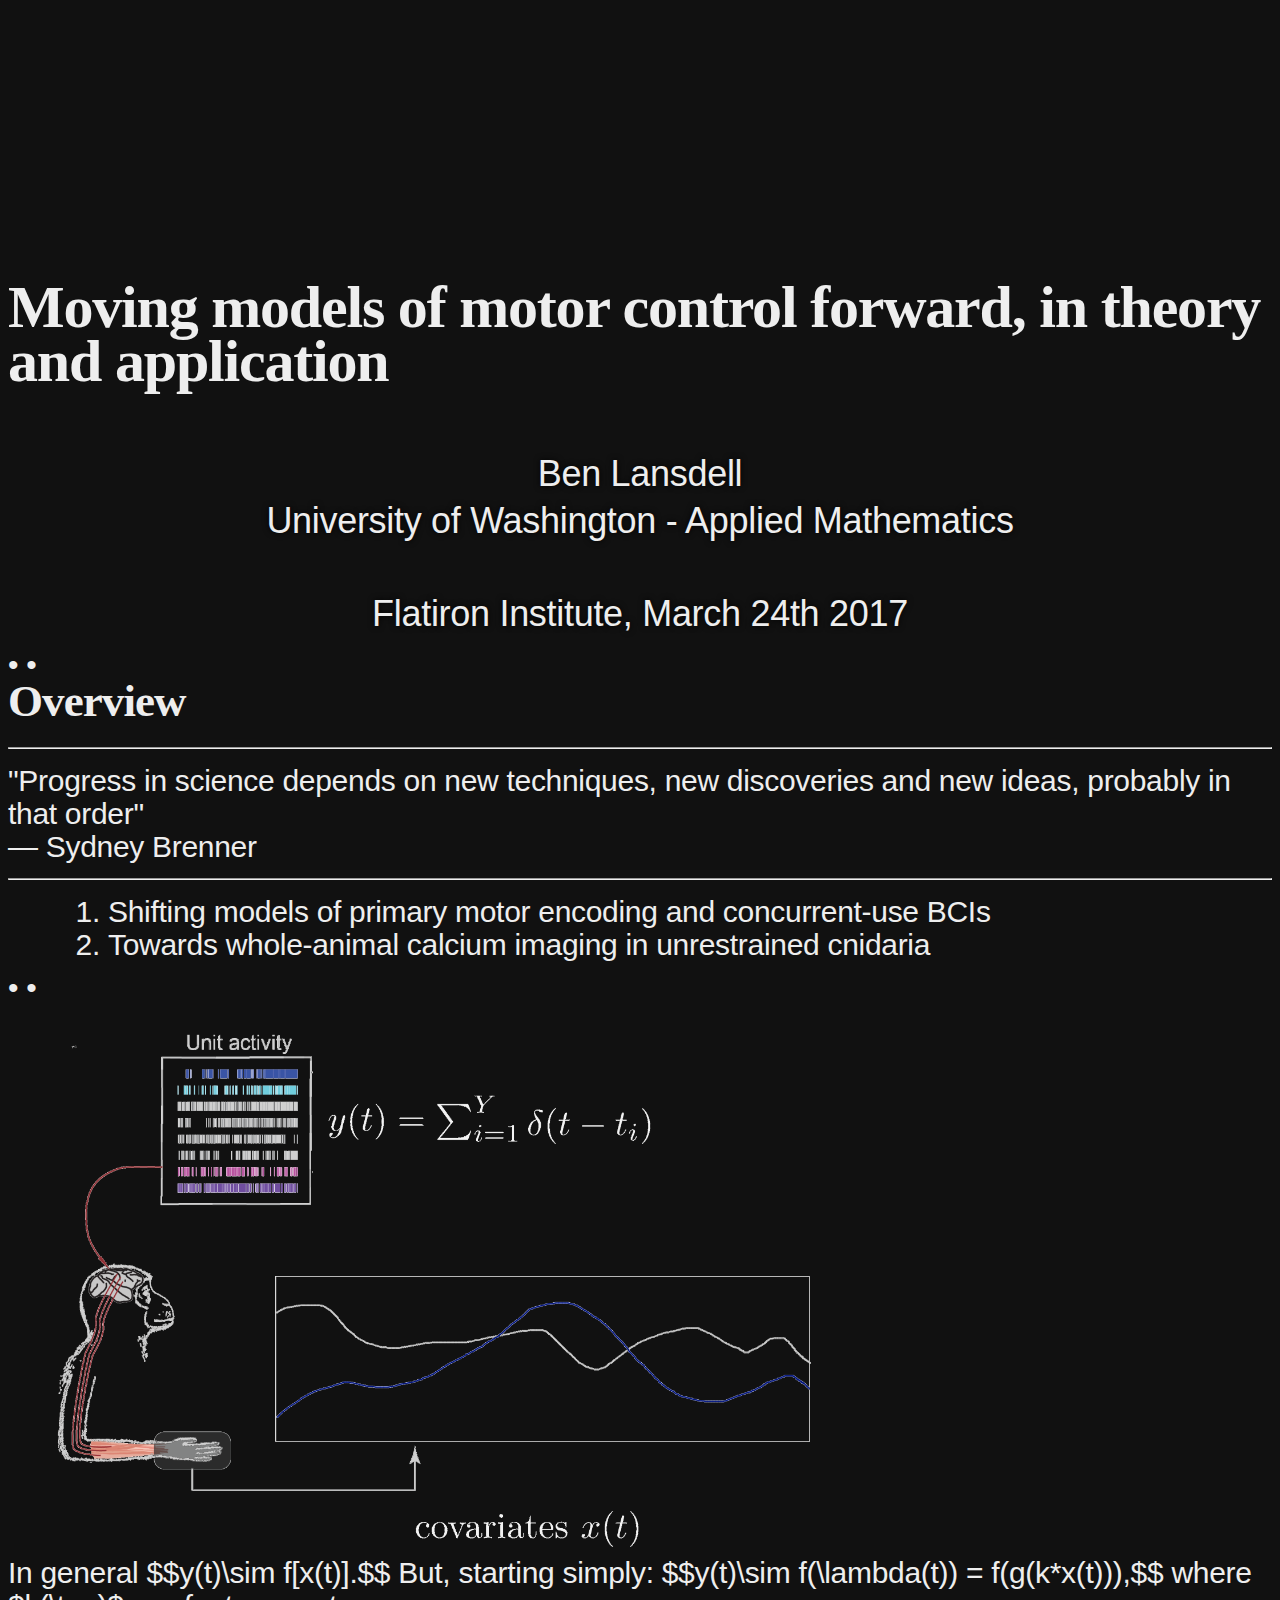
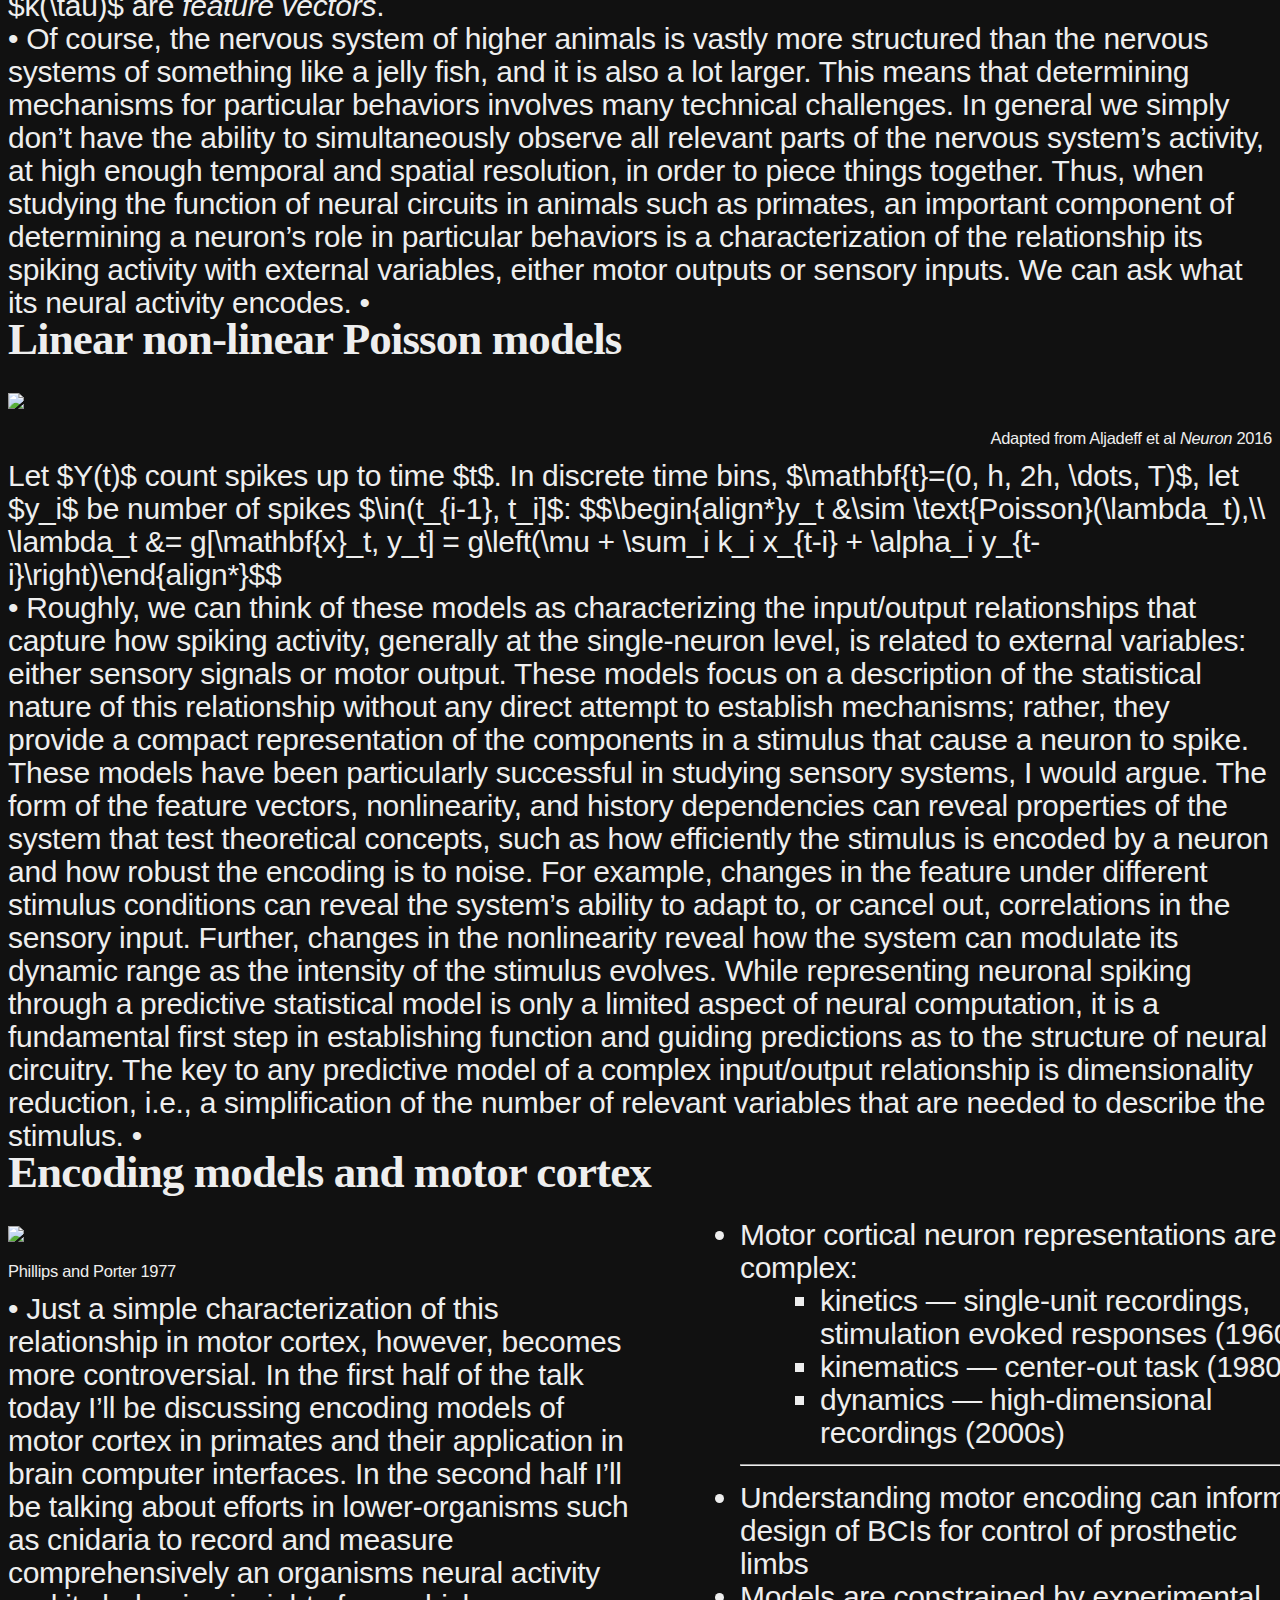
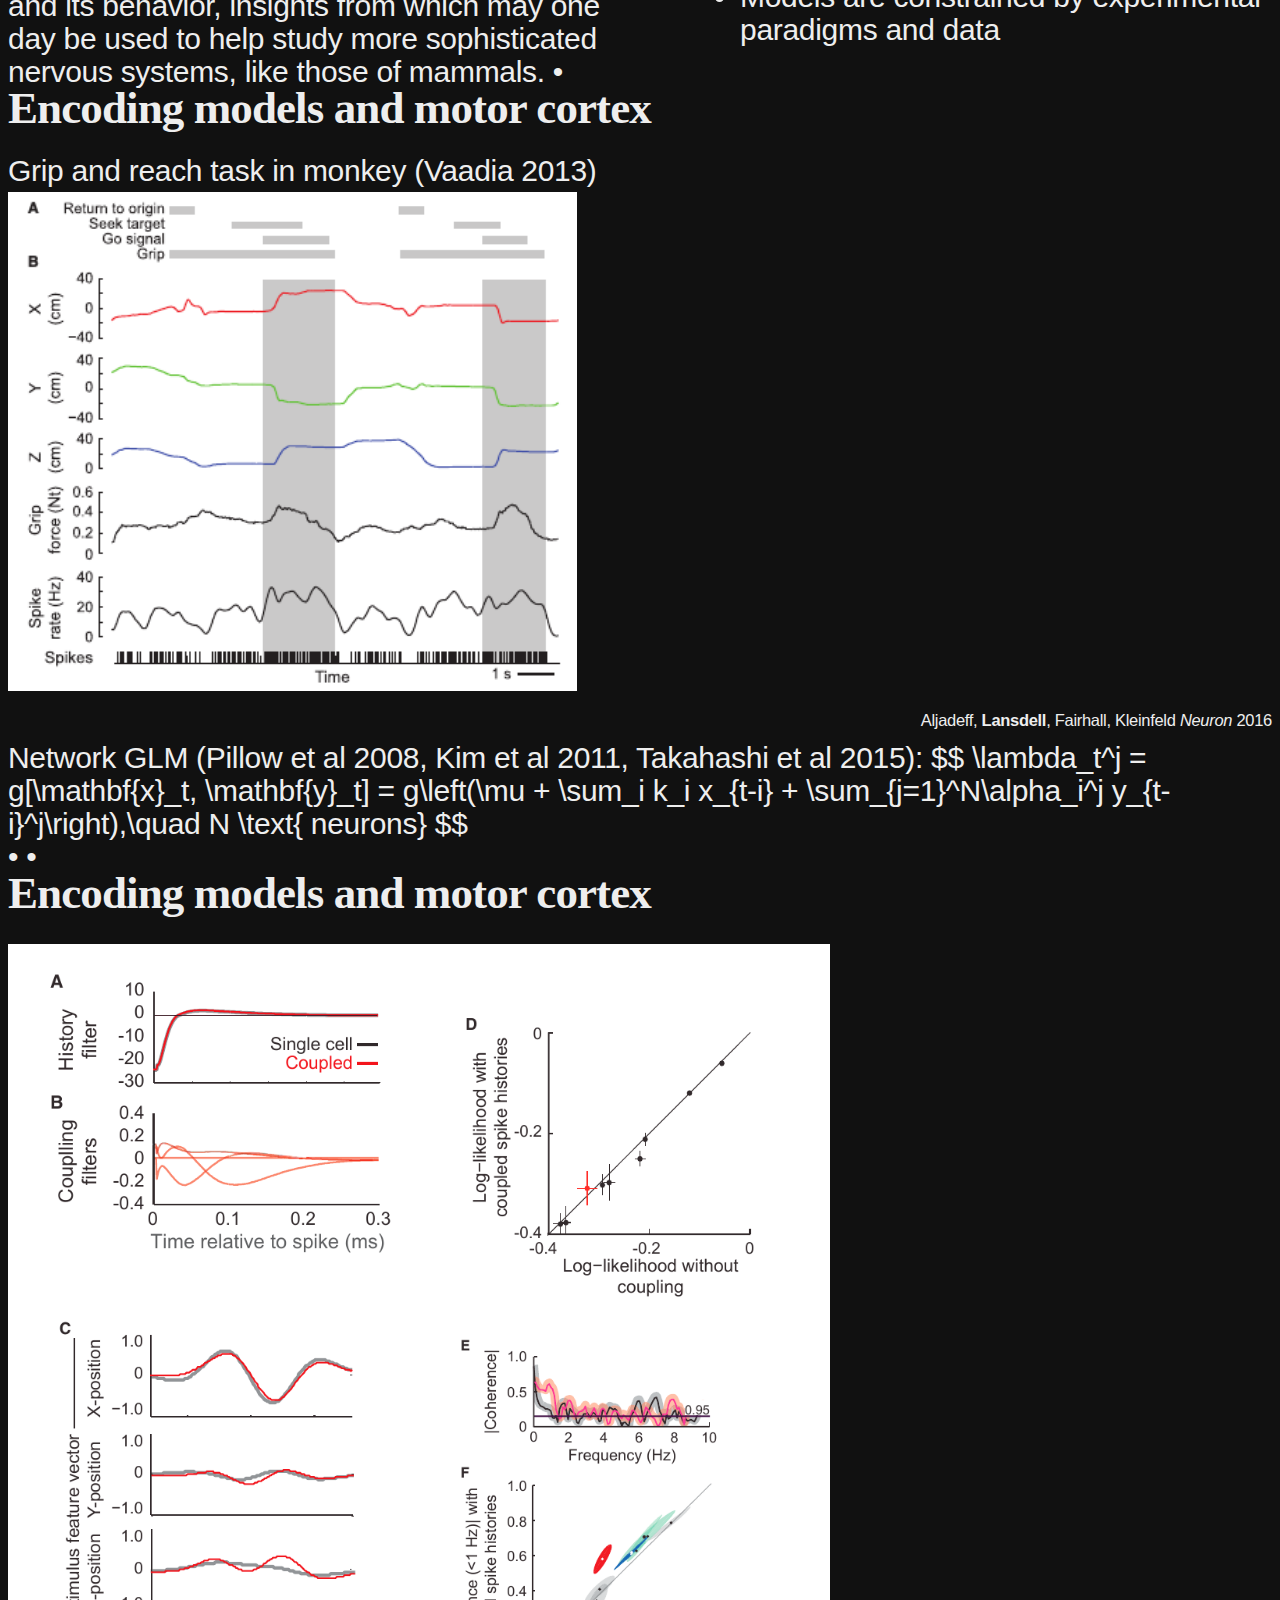
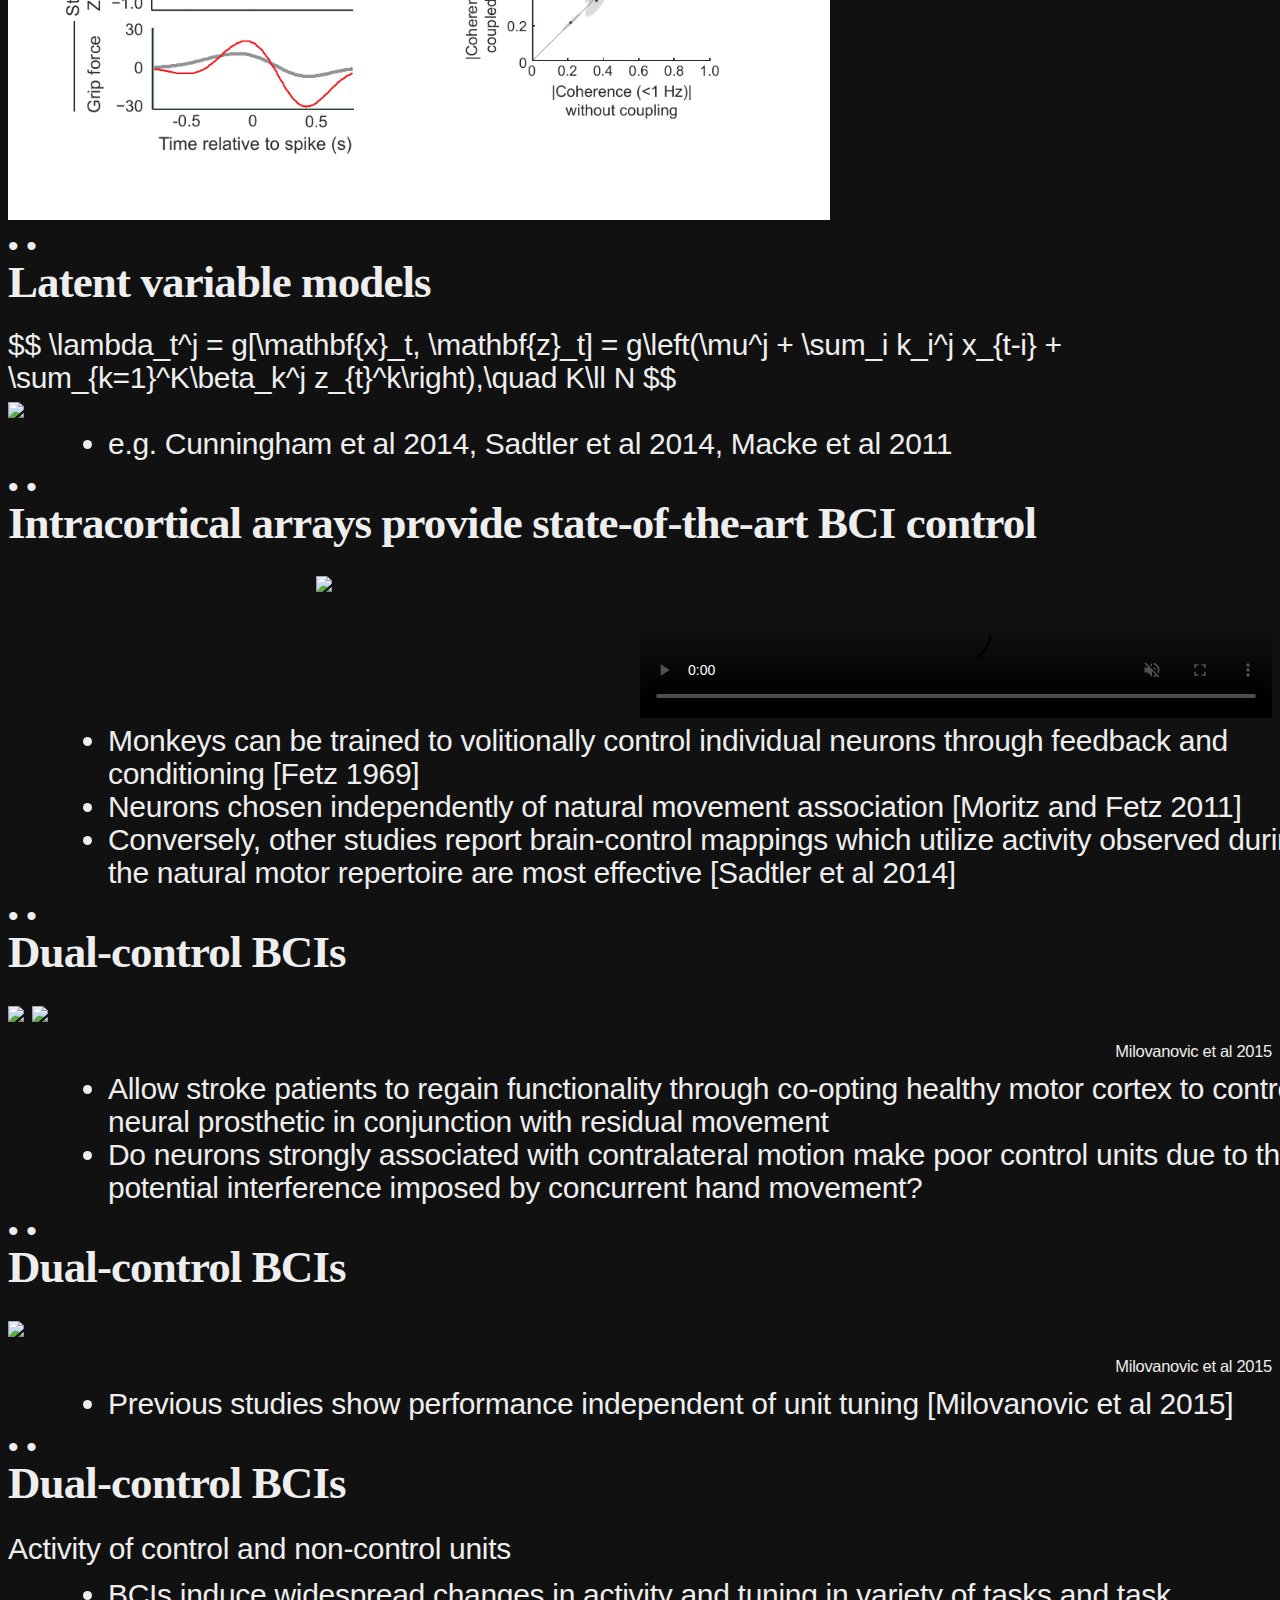
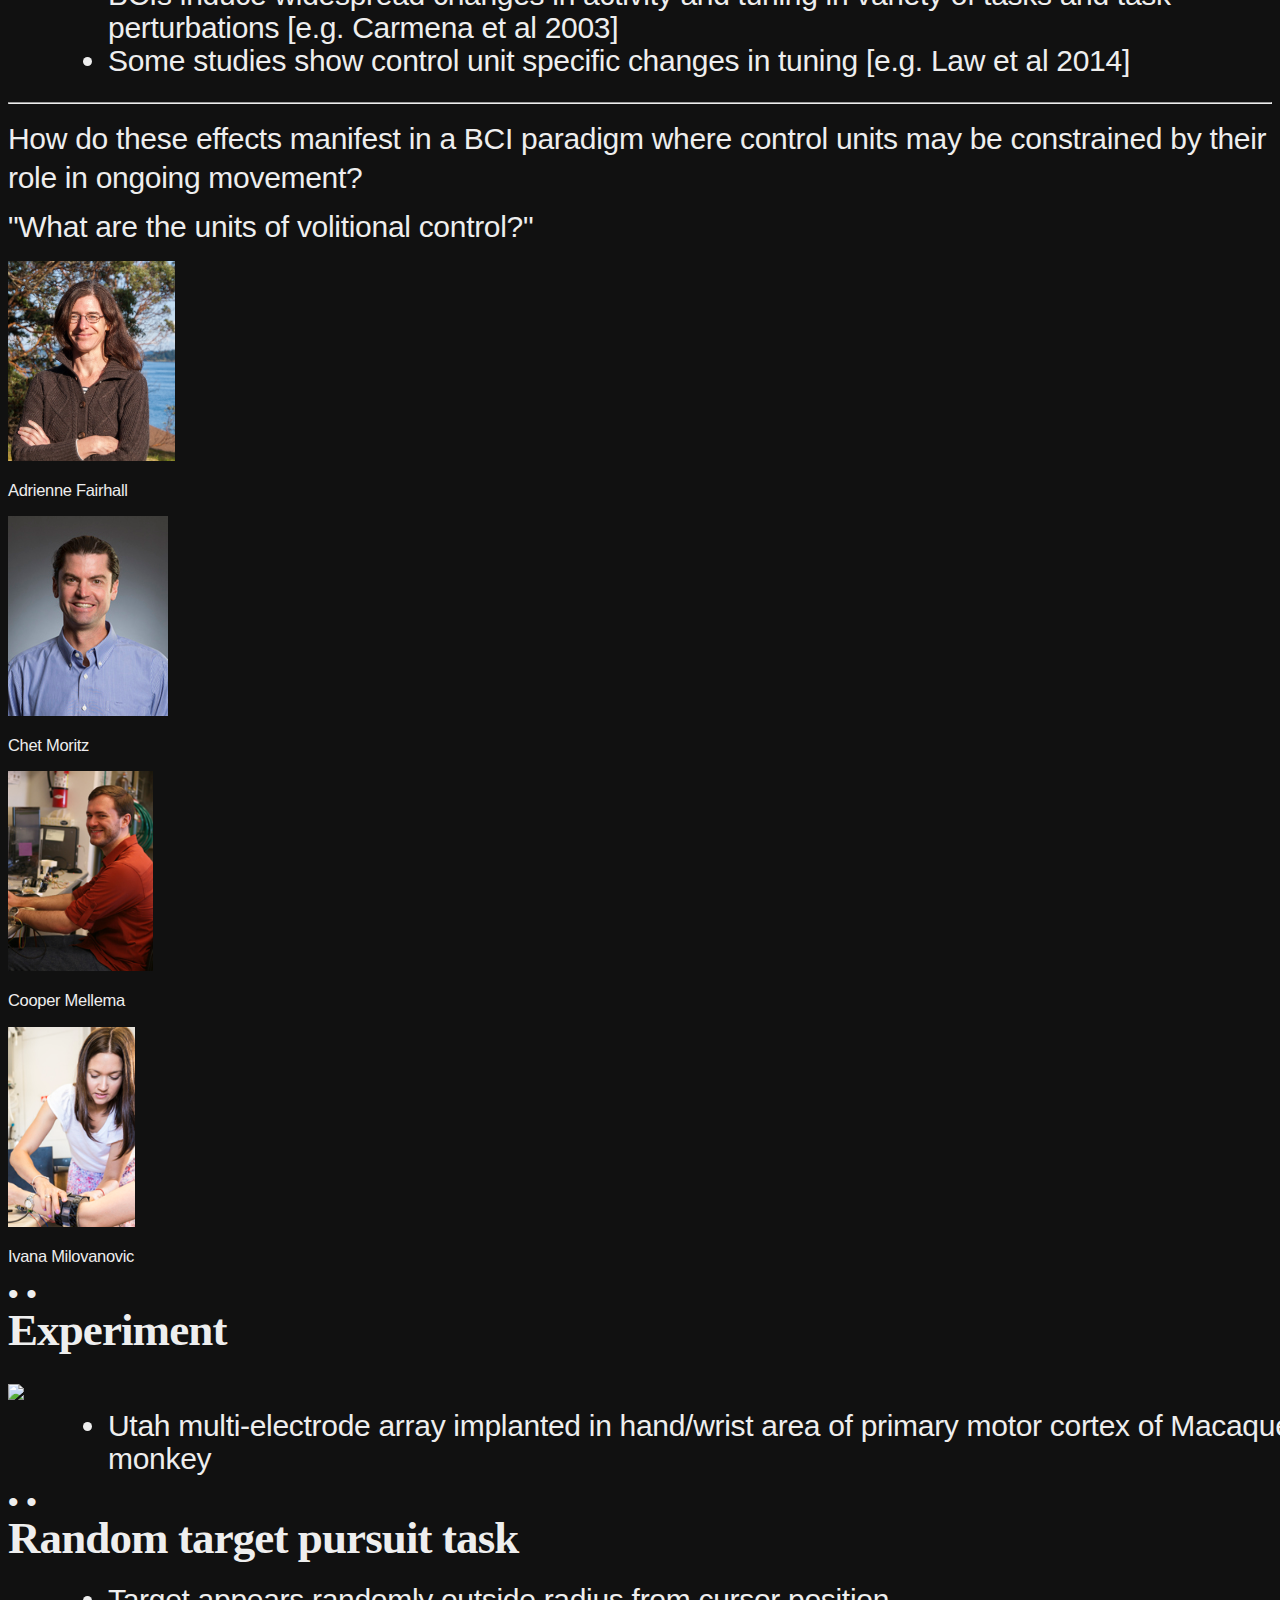
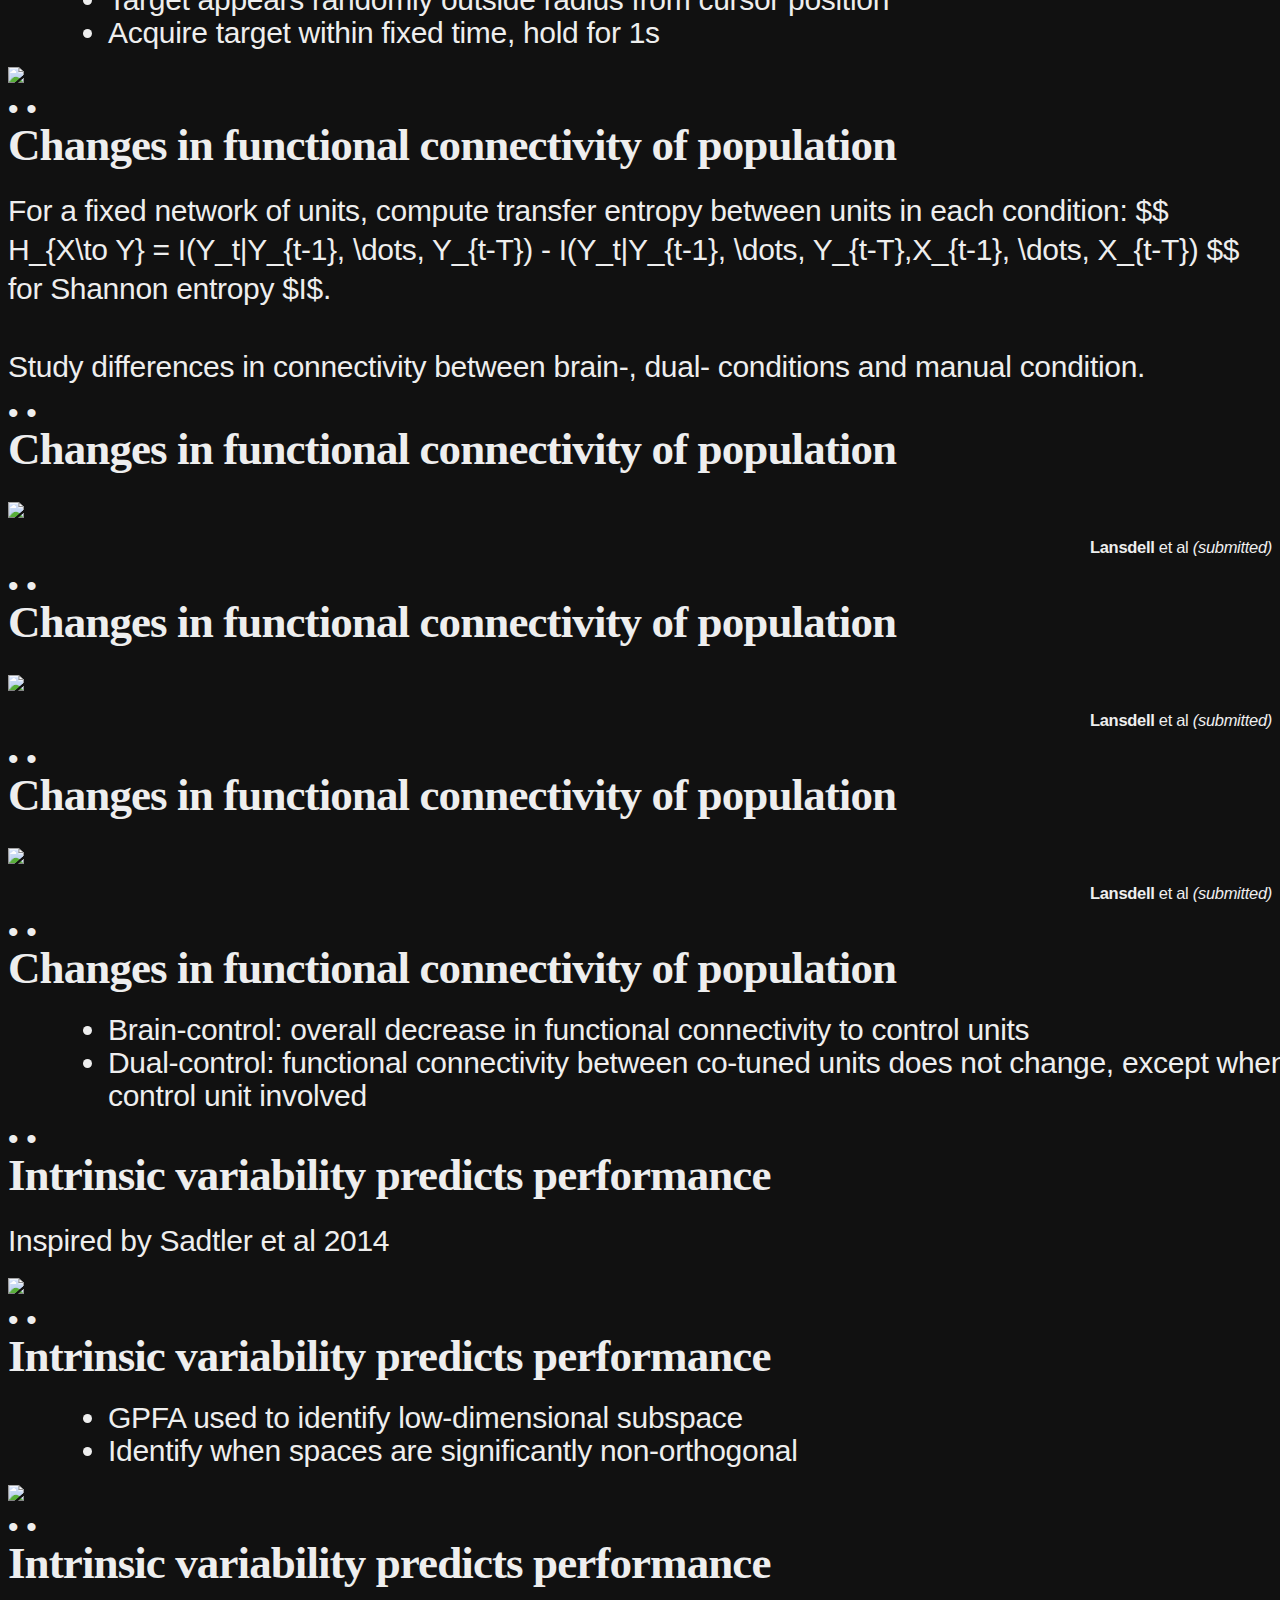
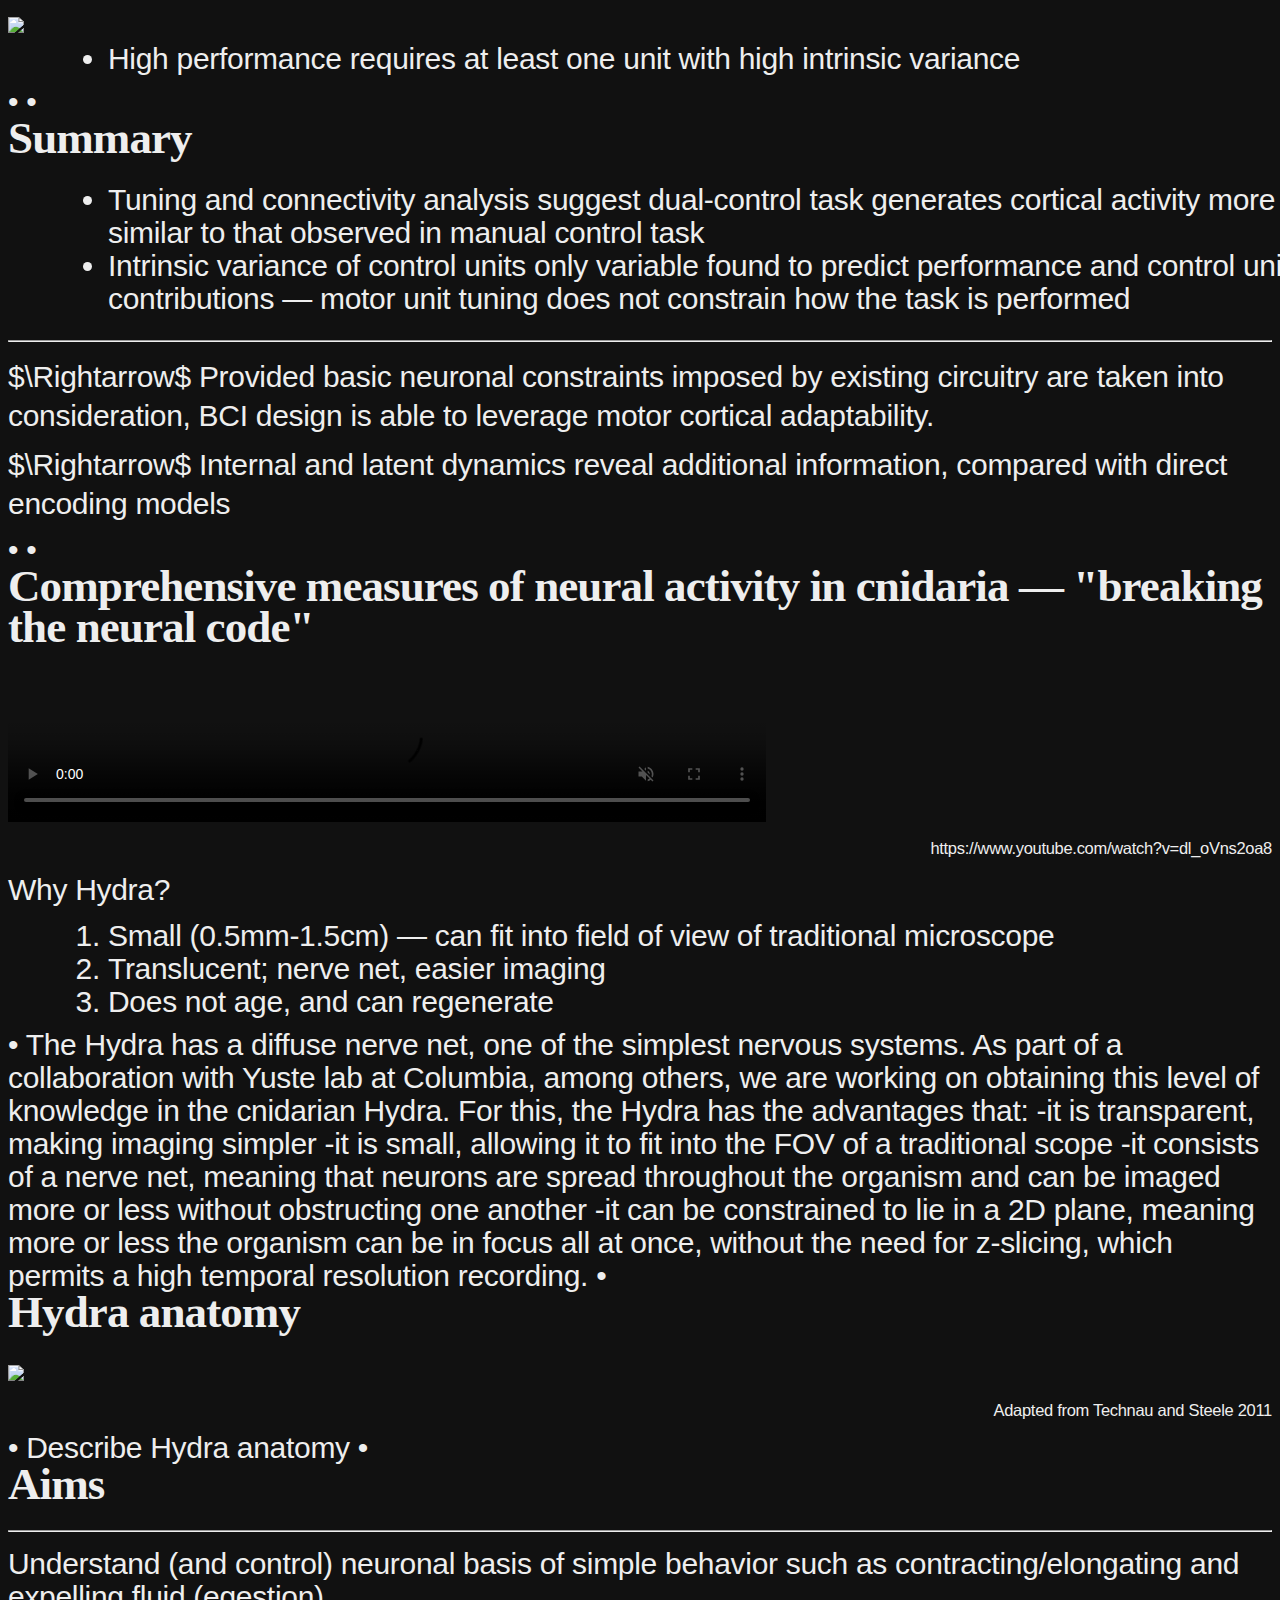
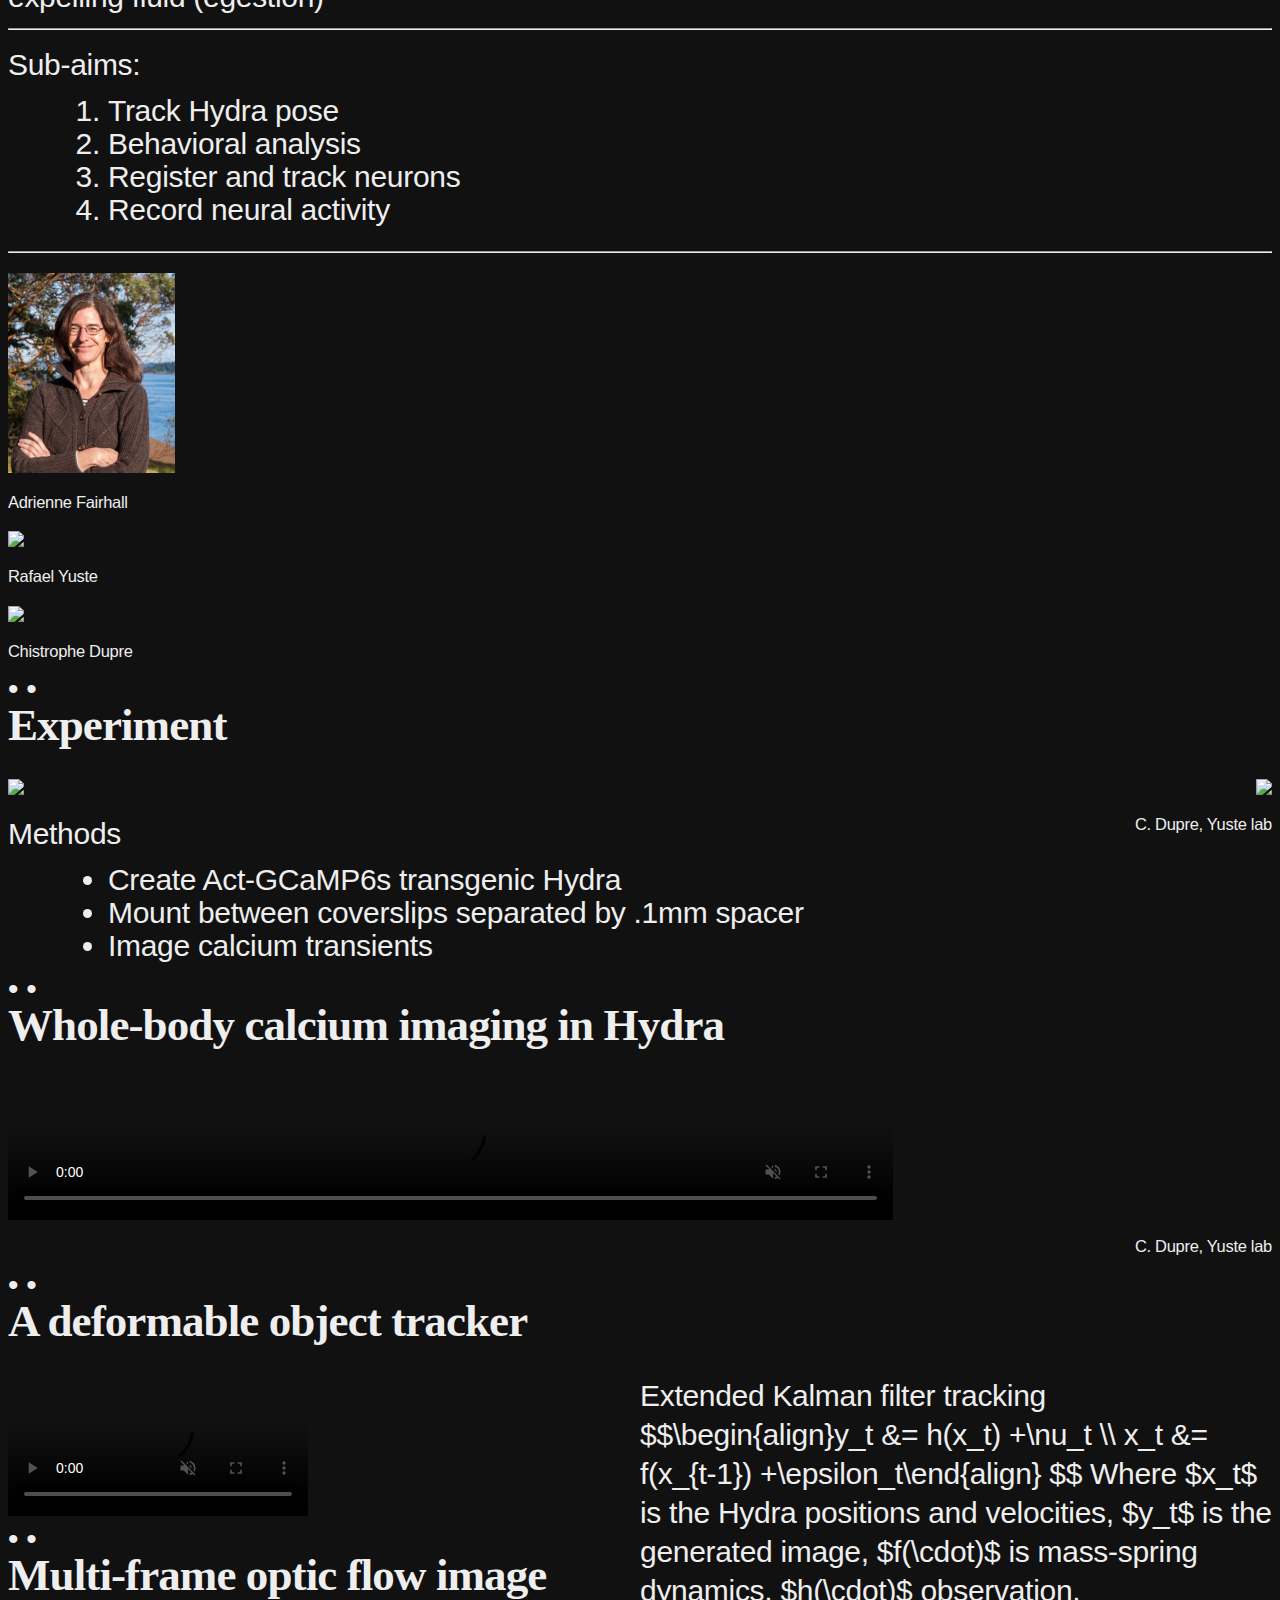
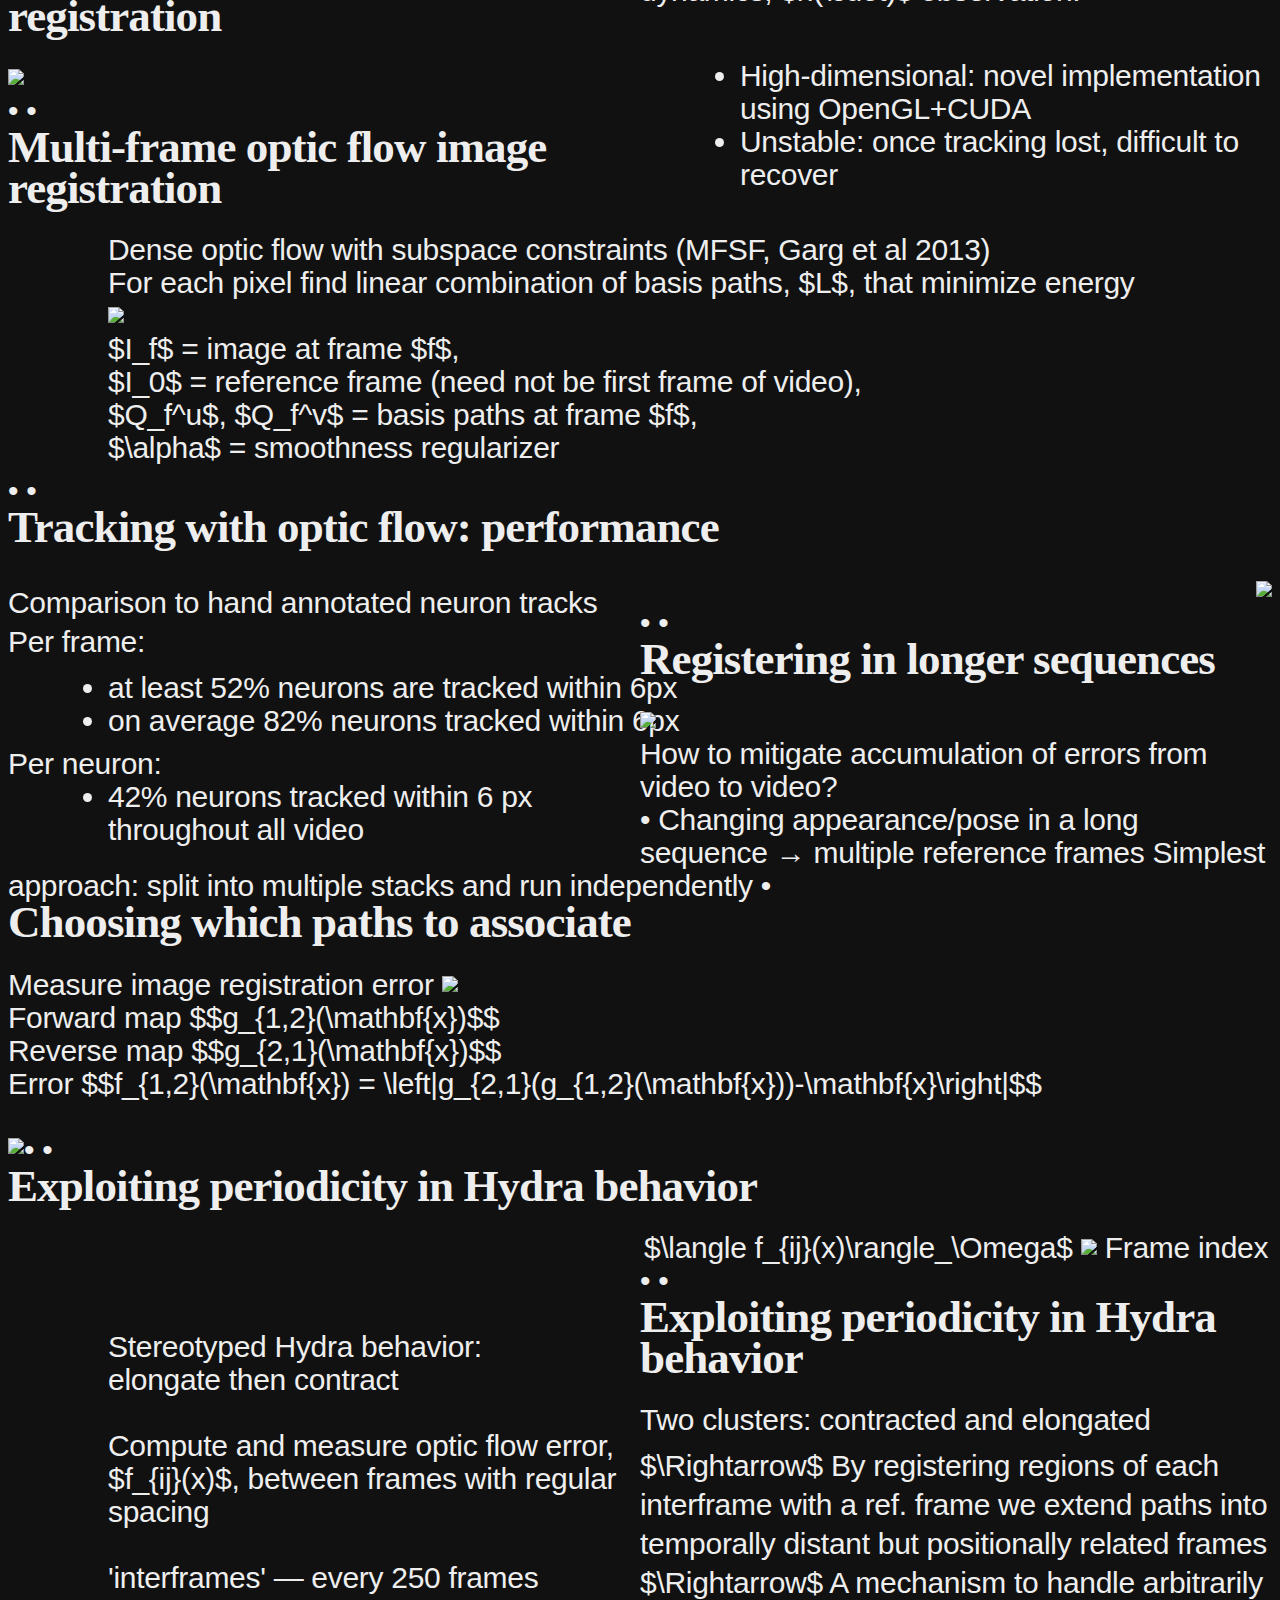
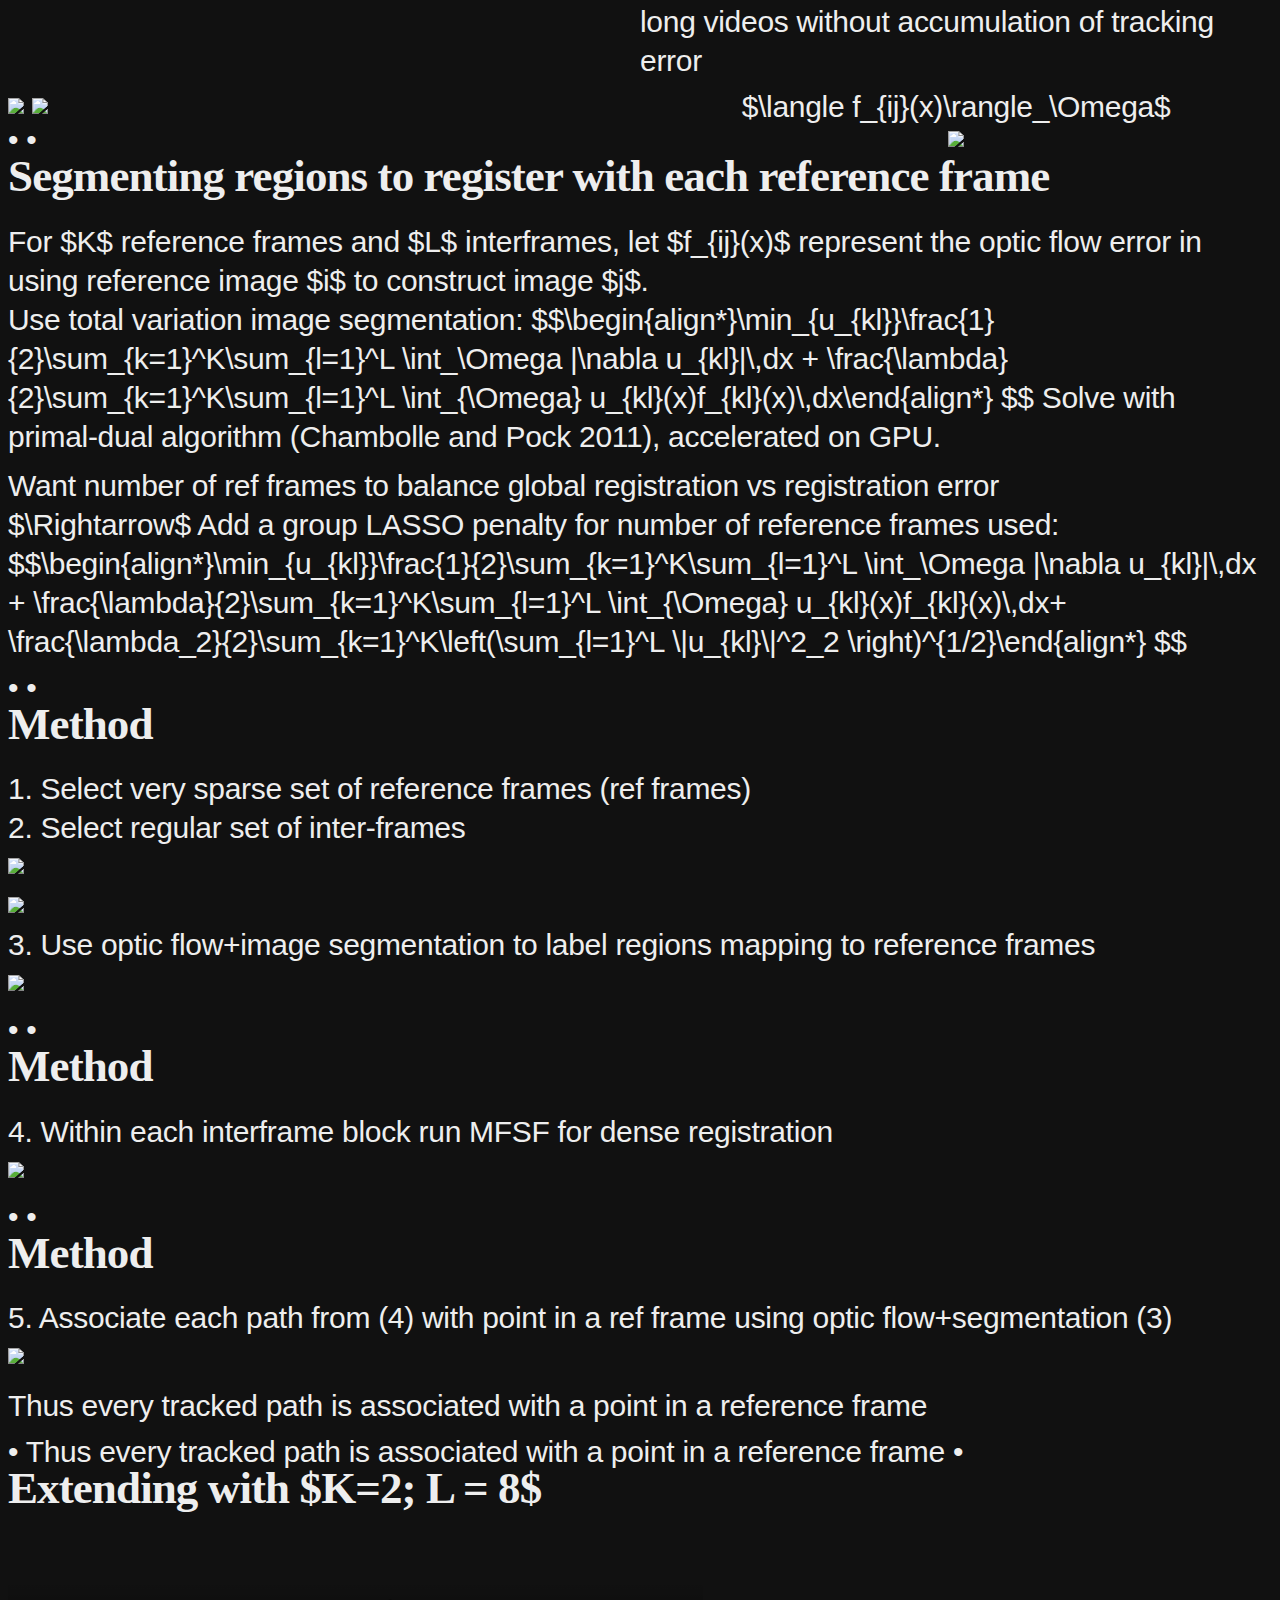
==== commit 7ff395a1: "Add new version (v2)" ====
--- a/slides_v2.html
+++ b/slides_v2.html
@@ -2,8 +2,8 @@
 <html lang="en">
   <head>
     <meta charset="utf-8">
-    <title>Revealing principles of motor control from nerve nets to neural prosthetics</title>
-    <meta name="viewport"
+    <title>Moving models of motor control forward, in theory and application</title>
+      <meta name="viewport"
 	  content="width=device-width, initial-scale=1.0, maximum-scale=1.0, user-scalable=no">
     <!--<link rel="stylesheet" href="reveal.js/css/reveal.min.css">-->
     <link rel="stylesheet" href="reveal.js/css/reveal.min.css">
@@ -13,10 +13,24 @@
     <script>
       document.write('<link rel="stylesheet" href="reveal.js/css/print/'+(window.location.search.match(/print-pdf/gi) ? 'pdf' : 'paper')+'.css" type="text/css" media="print">');
     </script>
-    <script src="js/three.js"></script>
+    <!--<script src="js/three.js"></script>-->
+
+    <script src="js/three.min.js"></script>
+    <script src="js/OrbitControls.js"></script>
+    <script src="js/KeyboardState.js"></script>
+
     <!--[if lt IE 9]>
     <script src="reveal.js/lib/js/html5shiv.js"></script>
     <![endif]-->
+
+<!-- Printing and PDF exports -->
+<script>
+    var link = document.createElement( 'link' );
+    link.rel = 'stylesheet';
+    link.type = 'text/css';
+    link.href = window.location.search.match( /print-pdf/gi ) ? 'css/print/pdf.css' : 'css/print/paper.css';
+    document.getElementsByTagName( 'head' )[0].appendChild( link );
+</script>
   </head>
 
   <body>
@@ -25,403 +39,525 @@
     <div class="reveal">
       <div class="slides">
         <section data-background="assets/dst2_background.png">
-          <h1>Revealing principles of motor control from nerve nets to neural prosthetics</h1>
-	  <br><br>
-	  <p style="text-align: center; font-size: larger">Computational neuroscience seminar<br>Ben Lansdell</p>
-
-	  <aside class="notes">
-	    <span style="color: red"></span> •
+          <h1>Moving models of motor control forward, in theory and application</h1>
+	  <br>
+	  <p style="text-align: center; font-size: larger; text-shadow: 0px 0px 6px #000000;">Ben Lansdell<br> University of Washington - Applied Mathematics<br><br>
+	  	Flatiron Institute, March 24th 2017</p>
+	  <aside class="notes">
+	    <span style="color: red">
+	    </span> •
 	    • <span style="color: green"></span>
 	  </aside>
         </section>
 
-
-
-	<!--<section data-background="assets/computer.jpg">-->
-	<section data-state="intro">
-	  <h2>Computation and the mind</h2>
+<!-- ----------------------------------------------------------------------- -->
+
+	<section>
+	  <h2>Overview</h2>
+	<hr>
+	"Progress in science depends on new techniques, new discoveries and new ideas, probably in that order" <br>
+	&#8212; Sydney Brenner
+	<hr>
+	  <div class="fragment">
+	  	<ol>
+	  		<li class="fragment highlight-green"> Shifting models of primary motor encoding and concurrent-use BCIs
+	  		<li> Towards whole-animal calcium imaging in unrestrained cnidaria
+	  	</ol>
+	  </div>
+
+	  <aside class="notes">
+	    <span style="color: red"></span> •
+	    • <span style="color: green"></span>
+	  </aside>
+	</section>
+
+<!--	<section data-background-video="assets/nervous_noaudio.mp4">
+	  <aside class="notes">
+	    <span style="color: red"></span> •
+While we often think of neurons and brains as mediating our thoughts, decisions, memories, and perceptions, ultimately nervous systems exist to control and coordinate body movements rapidly over large distances. Motor control principles are widely varied throughout the animal kingdom, of course. From nerve nets in jellyfish to finely articulated hand and finger manipulations in primates. 
+
+The role nervous systems play in an organism’s behavior increases as we move to higher-organisms. Indeed, in simple organisms such as the cnidarian Hydra, which I’ll be talking about later, its behavior, while surprisingly complicated, can still be, to a large extent, significantly characterized by whole-body contractions and relaxations -- without a large degree of fine control. As one of the most distant organisms to ourselves to possess a nervous system, it appears largely as a thin veneer of control placed over an intricate chemical signalling system. Animals more closely related to ourselves, on the other hand, become significantly more neuron centric. It’s well known that our own brains consume a disproportionate amount of energy, and that neurons have the most diverse transcriptome of any cell type. 
+	    • <span style="color: green"></span>
+	  </aside>
+	</section>-->
+	
+		<section>
+    <img src="assets/monkey_activity.png" width="70%">
+	  <div style="text-align: left">
+	      In general $$y(t)\sim f[x(t)].$$
+	      But, starting simply: $$y(t)\sim f(\lambda(t)) = f(g(k*x(t))),$$
+	      where $k(\tau)$ are <em>feature vectors</em>.
+	  </div>
+
+	  <aside class="notes">
+	    <span style="color: red"></span> •
+	    Of course, the nervous system of higher animals is vastly more structured than the nervous systems of something like a jelly fish, and it is also a lot larger. This means that determining mechanisms for particular behaviors involves many technical challenges. In general we simply don’t have the ability to simultaneously observe all relevant parts of the nervous system’s activity, at high enough temporal and spatial resolution, in order to piece things together. 
+
+		Thus, when studying the function of neural circuits in animals such as primates, an important component of determining a neuron’s role in particular behaviors is a characterization of the relationship its spiking activity with external variables, either motor outputs or sensory inputs. 
+
+		We can ask what its neural activity encodes.
+	    • <span style="color: green"></span>
+	  </aside>
+	</section>
+
+	<section>
+	  <h2>Linear non-linear Poisson models</h2>
+	    <img src="assets/glmuncoupled_white.svg" width="60%">
+	    <p class="rcred">Adapted from Aljadeff et al <em>Neuron</em> 2016</p>
+	  	<div style="text-align: left;">
+	      Let $Y(t)$ count spikes up to time $t$. 
+	      In discrete time bins, $\mathbf{t}=(0, h, 2h, \dots, T)$, let $y_i$ be number of spikes $\in(t_{i-1}, t_i]$:
+	       $$\begin{align*}y_t &\sim \text{Poisson}(\lambda_t),\\
+	       \lambda_t &= g[\mathbf{x}_t, y_t] = g\left(\mu + \sum_i k_i x_{t-i} + \alpha_i y_{t-i}\right)\end{align*}$$	  </div>
+	  <aside class="notes">
+	    <span style="color: red"></span> •
+Roughly, we can think of these models as characterizing the input/output relationships that capture how spiking activity, generally at the single-neuron level, is related to external variables: either sensory signals or motor output. These models focus on a description of the statistical nature of this relationship without any direct attempt to establish mechanisms; rather, they provide a compact representation of the components in a stimulus that cause a neuron to spike.
+
+These models have been particularly successful in studying sensory systems, I would argue. 
+
+The form of the feature vectors, nonlinearity, and history dependencies can reveal properties of the system that test theoretical concepts, such as how efficiently the stimulus is encoded by a neuron and how robust the encoding is to noise. For example, changes in the feature under different stimulus conditions can reveal the system’s ability to adapt to, or cancel out, correlations in the sensory input. Further, changes in the nonlinearity reveal how the system can modulate its dynamic range as the intensity of the stimulus evolves. While representing neuronal spiking through a predictive statistical model is only a limited aspect of neural computation, it is a fundamental first step in establishing function and guiding predictions as to the structure of neural circuitry. The key to any predictive model of a complex input/output relationship is dimensionality reduction, i.e., a simplification of the number of relevant variables that are needed to describe the stimulus.
+
+	    • <span style="color: green"></span>
+	  </aside>
+	</section>
+
+	<section data-background-color="#ffffff">
+		<h2>Encoding models and motor cortex</h2>
+		<div id="left">
+	    <img src="assets/motorstim.png" width="90%">
+	    <p class="lcred">Phillips and Porter 1977</p>
+		</div>
+		<div id="right">
+<ul>
+	<li> Motor cortical neuron representations are complex: 
+		<ul><li>kinetics &#8212; single-unit recordings, stimulation evoked responses (1960s)
+		<li> kinematics &#8212; center-out task (1980s)
+		<li> dynamics &#8212; high-dimensional recordings (2000s)</ul>
+			<hr>
+	<li class="fragment"> Understanding motor encoding can inform design of BCIs for control of prosthetic limbs
+	<li class="fragment"> Models are constrained by experimental paradigms and data 
+</ul>
+	</div>
+	    <aside class="notes">
+	    <span style="color: red"></span> •
+Just a simple characterization of this relationship in motor cortex, however, becomes more controversial. 
+
+In the first half of the talk today I’ll be discussing encoding models of motor cortex in primates and their application in brain computer interfaces. In the second half I’ll be talking about efforts in lower-organisms such as cnidaria to record and measure comprehensively an organisms neural activity and its behavior, insights from which may one day be used to help study more sophisticated nervous systems, like those of mammals. 
+
+	    • <span style="color: green"></span>
+	  </aside>	</section>
+
+	<section data-background-color="#ffffff">
+		<h2>Encoding models and motor cortex</h2>
+		Grip and reach task in monkey (Vaadia 2013)<br>
+	    <img src="assets/glm_motor_vaadia.png" width="45%">
+	    <p class="rcred">Aljadeff, <b>Lansdell</b>, Fairhall, Kleinfeld <em>Neuron</em> 2016</p>
+	  	<div style="text-align: left;">
+	  		Network GLM (Pillow et al 2008, Kim et al 2011, Takahashi et al 2015):
+	       $$
+	       \lambda_t^j = g[\mathbf{x}_t, \mathbf{y}_t] = g\left(\mu + \sum_i k_i x_{t-i} + \sum_{j=1}^N\alpha_i^j y_{t-i}^j\right),\quad N \text{ neurons}
+	       $$
+	       </div>
+
+	    <aside class="notes">
+	    <span style="color: red"></span> •
+
+	    • <span style="color: green"></span>
+	  </aside>	</section>
+
+	<section data-background-color="#ffffff">
+		<h2>Encoding models and motor cortex</h2>
+	    <img src="assets/glm_motor.png" width="65%">
+
+	    <aside class="notes">
+	    <span style="color: red"></span> •
+
+	    • <span style="color: green"></span>
+	  </aside>	</section>
+
+	<section>
+		<h2>Latent variable models</h2>
+	    <div style="text-align: left;">
+	       $$
+	       \lambda_t^j = g[\mathbf{x}_t, \mathbf{z}_t] = g\left(\mu^j + \sum_i k_i^j x_{t-i} + \sum_{k=1}^K\beta_k^j z_{t}^k\right),\quad K\ll N
+	       $$
+	   </div>
+	    <img src="assets/intrinsic_manifold_white.svg" width="70%">
+		<ul>
+			<li> e.g. Cunningham et al 2014, Sadtler et al 2014, Macke et al 2011
+		</ul>
+
+	    <aside class="notes">
+	    <span style="color: red"></span> •
+
+	    • <span style="color: green"></span>
+	  </aside>	</section>
+
+	<section data-background-color="#000000">
+		<h2>Intracortical arrays provide state-of-the-art BCI control</h2>
+	  <div id="left">
+	    <center><img src="assets/utah.png" width="45%">
+	    <p class="rcred"></p>
+	  </div>
+	  <div id="right">
+	<video src="assets/refit_kalman.mp4" muted controls loop
+	 poster="assets/dst2.png" class="slideautostart" width="100%"></video>
+	  </div>
+	    <ul><li>Monkeys can be trained to volitionally control individual neurons through feedback and conditioning [Fetz 1969]
+	    	<li>Neurons chosen independently of natural movement association [Moritz and Fetz 2011]
+	    	<li>Conversely, other studies report brain-control mappings which utilize activity observed during the natural motor repertoire are most effective [Sadtler et al 2014]
+	    </ul>
+	  <aside class="notes">
+	    <span style="color: red"></span> •
+	    • <span style="color: green"></span>
+	  </aside>
+	</section>
+
+	<section data-background-color="#ffffff">
+		<h2>Dual-control BCIs</h2>
+	    <img src="assets/dualcontrolBCI.png" width="40%">
+	    <img src="assets/easyharddiag2.png" width="50%">
+	    <p class="rcred">Milovanovic et al 2015</p>
+	    <ul>
+	  		<li> Allow stroke patients to regain functionality through co-opting
+	  			healthy motor cortex to control neural prosthetic in conjunction with residual movement 
+   		<li> Do neurons strongly associated with contralateral motion make poor control units due to the potential interference imposed by concurrent hand movement?
+   		</ul> 
+	  <aside class="notes">
+	    <span style="color: red"></span> •
+	    • <span style="color: green"></span>
+	  </aside>
+	</section>
+
+	<section data-background-color="#ffffff">
+		<h2>Dual-control BCIs</h2>
+		<img src="assets/dc_perf.png" width="55%">
+		<p class="rcred">Milovanovic et al 2015</p>
+	    <ul>
+	    	<li> Previous studies show performance independent of unit tuning [Milovanovic et al 2015]
+	    </ul>
+	  <aside class="notes">
+	    <span style="color: red"></span> •
+	    • <span style="color: green"></span>
+	  </aside>
+	</section>
+
+	<section>
+		<h2>Dual-control BCIs</h2>
+	  <div style="text-align: left">
+	    <p>Activity of control and non-control units</p>
+	  	<ul>
+	  		<li> BCIs induce widespread changes in activity and tuning in variety of tasks and task perturbations [e.g. Carmena et al 2003]
+  			<li> Some studies show control unit specific changes in tuning [e.g. Law et al 2014]
+	  	</ul> 
+
+		<div class="fragment">
+			<hr>
+	  	<p>How do these effects manifest in a BCI paradigm where control units may be constrained by their role in ongoing movement?</p>
+	  	<p>"What are the units of volitional control?"</p>
+		</div>
+		<div class="fragment">
+		<div class="column4">
+			<img src="assets/Adrienne-Fairhall.jpg" height="200px">
+<p class="lcred">Adrienne Fairhall</div>
+		<div class="column4">
+			<img src="assets/Chet-Moritz.jpg" height="200px">
+<p class="lcred">Chet Moritz</p></div>
+		<div class="column4"><img src="assets/Cooper-Mellema.jpg" height="200px">
+<p class="lcred">Cooper Mellema</p></div>
+		<div class="column4-last"><img src="assets/Ivana-Milovanovic.jpg" height="200px"><br>
+<p class="lcred">Ivana Milovanovic</p></div>
+		</div>
+
+	  <aside class="notes">
+	    <span style="color: red"></span> •
+	    • <span style="color: green"></span>
+	  </aside>
+	</section>
+
+	<section data-background-color="#ffffff">
+	<h2>Experiment</h2>
+<img src="assets/Figure 1_monkey_ver3.png">
+	<ul>
+		<li> Utah multi-electrode array implanted in hand/wrist area of primary motor cortex of Macaque monkey
+	</ul>
+	  <aside class="notes">
+	    <span style="color: red"></span> •
+	    • <span style="color: green"></span>
+	  </aside>
+	</section>
+
+	<section>
+		<h2>Random target pursuit task</h2>
+			<ul>
+				<li> Target appears randomly outside radius from cursor position
+				<li> Acquire target within fixed time, hold for 1s
+			</ul>
+	    <img src="assets/targettask.png" width="70%">
+	  <aside class="notes">
+	    <span style="color: red"></span> •
+	    • <span style="color: green"></span>
+	  </aside>
+	</section>
+
+	<section>
+	  <h2>Changes in functional connectivity of population</h2>
+		<p>
+	  	For a fixed network of units, compute transfer entropy between units in each condition:
+	  	$$
+	  	H_{X\to Y} = I(Y_t|Y_{t-1}, \dots, Y_{t-T}) - I(Y_t|Y_{t-1}, \dots, Y_{t-T},X_{t-1}, \dots, X_{t-T})
+	  	$$
+	  	for Shannon entropy $I$. <br><br>
+
+	  	Study differences in connectivity between brain-, dual- conditions and manual condition.<p>
+	  <aside class="notes">
+	    <span style="color: red"></span> •
+	    • <span style="color: green"></span>
+	  </aside>
+	</section>
+
+	<section data-background-color="#ffffff">
+	  <h2>Changes in functional connectivity of population</h2>
+	    <img src="assets/TE_part1.png" width="65%">
+	    <p class="rcred"><b>Lansdell</b> et al <em>(submitted)</em></p>
+	  <aside class="notes">
+	    <span style="color: red"></span> •
+	    • <span style="color: green"></span>
+	  </aside>
+	</section>
+
+	<section data-background-color="#ffffff">
+	  <h2>Changes in functional connectivity of population</h2>
+	    <img src="assets/TE_part2.png" width="65%">
+	    <p class="rcred"><b>Lansdell</b> et al <em>(submitted)</em></p>
+
+	  <aside class="notes">
+	    <span style="color: red"></span> •
+	    • <span style="color: green"></span>
+	  </aside>
+	</section>
+
+	<section data-background-color="#ffffff">
+	  <h2>Changes in functional connectivity of population</h2>
+	    <img src="assets/TE_part3.png" width="65%">
+	    <p class="rcred"><b>Lansdell</b> et al <em>(submitted)</em></p>
+	  <aside class="notes">
+	    <span style="color: red"></span> •
+	    • <span style="color: green"></span>
+	  </aside>
+	</section>
+
+	<section>
+	  <h2>Changes in functional connectivity of population</h2>
+	  	<ul>
+	  		<li> Brain-control: overall decrease in functional connectivity to control units
+	  		<li> Dual-control: functional connectivity between co-tuned units does not change, except when control unit involved
+	  	</ul>
+	  <aside class="notes">
+	    <span style="color: red"></span> •
+• <span style="color: green"></span>
+	  </aside>
+	</section>
+
+	<section>
+		<h2>Intrinsic variability predicts performance</h2>
+		<p>Inspired by Sadtler et al 2014</p>
+	    <img src="assets/intrinsic_manifold_white.png" width="70%">
+
+	  <aside class="notes">
+	    <span style="color: red"></span> •
+• <span style="color: green"></span>
+	  </aside>
+	</section>
+
+	<section data-background-color="#ffffff">
+		<h2>Intrinsic variability predicts performance</h2>
+<ul>
+<li> GPFA used to identify low-dimensional subspace
+<li> Identify when spaces are significantly non-orthogonal
+</ul>
+	    <img src="assets/gpfa_perf.png" width="30%">
+	  <aside class="notes">
+	    <span style="color: red"></span> •
+    • <span style="color: green"></span>
+	  </aside>
+	</section>
+
+<!-- ----------------------------------------------------------------------- -->
+
+	<section data-background-color="#ffffff">
+	  <h2>Intrinsic variability predicts performance</h2>
+	    <img src="assets/Figure5_ver2c.png" width="60%">
+	    <ul>
+	    	<li> High performance requires at least one unit with high intrinsic variance
+	    </ul> 
+	  <aside class="notes">
+	    <span style="color: red"></span> •
+	    • <span style="color: green"></span>
+	  </aside>
+	</section>
+
+	<section>
+	  <h2>Summary</h2>
+	  	<ul>
+	  		<li> Tuning and connectivity analysis suggest dual-control task generates cortical activity more similar to that observed in manual control task
+	  		<li> Intrinsic variance of control units only variable found to predict performance and control unit contributions &#8212; motor unit tuning does not constrain how the task is performed
+	  	</ul>
+	  	<hr>
+	  	<p>$\Rightarrow$ Provided basic neuronal constraints imposed by existing circuitry are taken into consideration, BCI design is able to leverage motor cortical adaptability.</p>
+		<p> $\Rightarrow$ Internal and latent dynamics reveal additional information, compared with direct encoding models
+	  <aside class="notes">
+	    <span style="color: red"></span> •
+	    • <span style="color: green"></span>
+	  </aside>
+	</section>
+
+
+	<section data-background-color="#000000">
+	<h2>Comprehensive measures of neural activity in cnidaria &#8212 "breaking the neural code"</h2>
 	  <div>
-	    <p style="text-align: center; font-size: bigger;"></p>
-	    <blockquote class="fragment">“By reasoning, I understand computation. And to compute is to collect the sum of many things added together at the same time, or to know the remainder when one thing has been taken from another.” — Hobbes 1655</blockquote>
+	<video src="assets/hydra_feeding_short.mp4" muted controls loop
+	 poster="assets/dst2.png" class="slideautostart" width="60%"></video>
+	 <p class="rcred">https://www.youtube.com/watch?v=dl_oVns2oa8</p>
+	 <div class="fragment">
+	<p>Why Hydra?</p>
+	 <ol>
+	 	<li> Small (0.5mm-1.5cm) &#8212; can fit into field of view of traditional microscope
+	 	<li> Translucent; nerve net, easier imaging
+	 	<li> Does not age, and can regenerate
+	 </ol>
+	</div>
 	  </div>
+	  <aside class="notes">
+	    <span style="color: red"></span> •
+	    The Hydra has a diffuse nerve net, one of the simplest nervous systems.
+
+	    As part of a collaboration with Yuste lab at Columbia, among others, we
+	    are working on obtaining this level of knowledge in the cnidarian Hydra.
+
+	    For this, the Hydra has the advantages that:
+	    -it is transparent, making imaging simpler
+	    -it is small, allowing it to fit into the FOV of a traditional scope
+	    -it consists of a nerve net, meaning that neurons are spread throughout
+	    the organism and can be imaged more or less without obstructing one another
+	    -it can be constrained to lie in a 2D plane, meaning more or less the organism
+	    can be in focus all at once, without the need for z-slicing, which permits a high
+	    temporal resolution recording.
+
+	    • <span style="color: green"></span>
+	  </aside>
+	</section>
+
+	<section>
+	<h2>Hydra anatomy</h2>
 	  <div>
-	    <p style="text-align: center; font-size: bigger;"></p>
-	    <blockquote class="fragment">“The only way to rectify our reasonings is to make them as tangible as those of the Mathematicians, so that we can find our error at a glance, and when there are disputes among persons, we can simply say: Let us calculate, without further ado, to see who is right.” — Leibniz 1685</blockquote>
+	    <img src="assets/hydra_layers_white.png" width="100%" position="left">
+	    <p class="rcred">Adapted from Technau and Steele 2011</p>
+	  </div>
+	  <aside class="notes">
+	    <span style="color: red"></span> •
+	    Describe Hydra anatomy
+
+	    • <span style="color: green"></span>
+	  </aside>
+	</section>
+
+	<section>
+	<h2>Aims</h2>
+<hr>Understand (and control) neuronal basis of simple behavior such as contracting/elongating and expelling
+	    fluid (egestion)</p>
+	     <div>
+<hr><p>Sub-aims:</p>
+	  	<ol>
+	  	<li class="fragment highlight-green">Track Hydra pose</li>
+	  	<li>Behavioral analysis</li>
+	  	<li>Register and track neurons</li>
+	  	<li>Record neural activity</li>
+	  </ol>
 	  </div>
 	  <div class="fragment">
-	 	  <p>Computer science: (un)surprisingly related to cognition</p>
-	    <ul>
-	      <li>Turing's universal machines were models of mechanical reasoning used to prove results in metamathematics
-	      <li>von Neumann's "First draft of the EDVAC" references organs and neurons
-	      <li>Minksy, Newell, Chomsky, Putnam, Marr, etc
-	    </ul>
+	  	<hr>
+	  	<div class="column-left">
+			<img src="assets/Adrienne-Fairhall.jpg" height="200px">
+			<p class="lcred">Adrienne Fairhall</p>
+	  	</div>
+	  	<div class="column-center">
+			<img src="assets/yuste.jpg" height="200px">
+			<p class="lcred">Rafael Yuste</p>
+		</div>
+	  	<div class="column-right">
+			<img src="assets/dupre.jpg" height="200px">
+			<p class="lcred">Chistrophe Dupre</p>
+	  	</div>
 	  </div>
-
-	  <aside class="notes">
-	    <span style="color: red"></span> •
-	    • <span style="color: green"></span>
-	  </aside>
-	</section>
-	<section>
-	  <h2>Computation and the brain</h2>
-	  <div class="fragment">
-	    <blockquote>"...there is no computation without representation" — Fodor 1981</blockquote>
-	  </div>
-	  <div class="fragment" style="text-align: left">
-		<p>Neural activity encodes features of stimuli and behavior</p>
-	      If an individual neuron spikes at times $\{t_i\}$: $$y(t)=\sum_{i=1}^{Y(T)}\delta(t-t_{i}),$$
-	      then, in general $$y(t)\sim f[x(t)].$$
-	      But, starting simply, $$y(t)\sim f(k*x(t)),$$
-	      where $k(\tau)$ are <em>feature vectors</em>.
-	  </div>
-
-	  <aside class="notes">
-	    <span style="color: red"></span> •
-	    • <span style="color: green"></span>
-	  </aside>
-	</section>
-
-	<section>
-	  <h2>Linear non-linear Poisson models</h2>
-	    <img src="assets/glmuncoupled_white.svg" width="60%">
-	    <p class="rcred">Adapted from Aljadeff, Lansdell, Fairhall, Kleinfeld Neuron 2016</p>
-	  	<div style="text-align: left;">
-	      Let $Y(t)$ count spikes up to time $t$. <br>
-	      In discrete time bins, $\mathbf{t}=(0, h, 2h, \dots, T)$, let $y_i$ be number of spikes $\in(t_{i-1}, t_i]$:
-	       $$\begin{align*}y_t &\sim \text{Poisson}(\lambda_t),\\
-	       \lambda_t &= f[\mathbf{x}_t, y_t] = f\left(\mu + \sum_i k_i x_{t-i} + \alpha_i y_{t-i}\right)\end{align*}$$	  </div>
-	  <aside class="notes">
-	    <span style="color: red"></span> •
-	    • <span style="color: green"></span>
-	  </aside>
-	</section>
-
-	<section>
-	  <h2>Representation in primary motor cortex</h2>
-	    <img src="assets/pref_dir_motor.png">
-	    <p class="rcred">Scott et al Nature 2001</p>
-	    <ul>
-	    	<li> Individual neurons in M1 encode parameters related to kinetics and kinematics
-	    	<li> BUT tuning is mixed and labile
-	    </ul>
-	  <aside class="notes">
-	    <span style="color: red"></span> •
-	    • <span style="color: green"></span>
-	  </aside>
-	</section>
-
-	<section>
-	  <h2>Multi-unit encoding in primary motor cortex</h2>
-	    <div id="left">
-	    <ul>
-	    	<li>Population vector (PV) encodes reach direction in center-out tasks 
-	    	<li>BUT PV can be biased, only applies in certain situations
-    	</ul>
-    	<div class="fragment">
-    		...theory inspired by single-unit encoding
-    	</div></div>
-	    <div id="right">
-	    <img src="assets/prefdir.png">
-	    <p class="rcred">Georgopoulos et al 1983</p>
-		</div>
-	  <aside class="notes">
-	    <span style="color: red"></span> •
-	    • <span style="color: green"></span>
-	  </aside>
-	</section>
-
-	<section>
-	  <h2>Latent dynamics through multi-unit recordings</h2>
-	    <p>Instead of such explicit encoding, assume neural activity relies also on $\mathbf{z}_t$, internal processes which we do not observe directly: </p>
-	    	<div id="dm">
-	    	$$\lambda_t^j = f^j[\mathbf{x}_t, \mathbf{z}_t]$$
-			</div>
-			<p>
-	    	Assume $\mathbf{z}_t\in\mathbb{R}^P$ is common to all $J$ units and $P\ll J$<br>
-	    	$\Rightarrow$ Recording from large populations of neurons allows inference of $\mathbf{z}_t$<br>
-	    	$\Rightarrow$ Estimate $\mathbf{z}_t$ through dimensionality reduction, state-space models, etc</p>
-	    <img src="assets/intrinsic_manifold_white.svg" width="55%">
-	  <aside class="notes">
-	    <span style="color: red"></span> •
-	    • <span style="color: green"></span>
-	  </aside>
-	</section>
-
-<!-- ----------------------------------------------------------------------- -->
-
-	<section>
-	  <h2>Motor encoding and designing brain-computer interfaces (BCI)</h2>
-	  	<div id="left">
-	    <p> Are representations important in BCI design?
-	  	<ul>
-	  		<li> Single unit BCIs can be trained through biofeedback
-	  		<li> Peak performance independent of PD [Moritz et al 2007]
-	  	</ul>
-	  	</div>
-	  	<div id="right">
-	    <img src="assets/law_pd_perf_comb.png">
-	    <p class="rcred">Law et al 2014</p>
-	  	</div>
-	  <aside class="notes">
-	    <span style="color: red"></span> •
-	    • <span style="color: green"></span>
-	  </aside>
-	</section>
-
-	<section>
-	  <h2>Motor encoding and designing brain-computer interfaces</h2>
-	  	<div id="left">
-	    <p>Conversely</p>
-	  	<ul>
-	  		<li> Neural activity during brain-control relies on natural motor reportoire
-	  		<li> This poses constraints on learning BCI tasks
-	  	</ul>
-	  	</div>
-	  	<div id="right">
-	    <img src="assets/int_manifold.png">
-	    <p class="rcred">Sadtler et al 2015</p>
-	  	</div>
-	  <aside class="notes">
-	    <span style="color: red"></span> •
-	    • <span style="color: green"></span>
-	  </aside>
-	</section>
-
-	<section>
-	  <h2>Motor encoding and designing brain-computer interfaces</h2>
-	  	<div id="left">
-	    <p>Conversely</p>
-	  	<ul>
-	  		<li> Neural activity during brain-control relies on natural motor reportoire
-	  		<li> This poses constraints on learning BCI tasks
-	  	</ul>
-	  	</div>
-	  	<div id="right">
-	    <img src="assets/int_manifold2.png">
-	    <p class="rcred">Sadtler et al 2015</p>
-	  	</div>
-	  <aside class="notes">
-	    <span style="color: red"></span> •
-	    • <span style="color: green"></span>
-	  </aside>
-	</section>
-
-	<section>
-	  <h2>Dual-control brain-computer interfaces</h2>
-	    <div id="left">
-	    Applications:
-	  	<ul>
-	  		<li> Allow stroke patients to regain functionality through co-opting
-	  			healthy motor cortex to control BCI in conjunection with residual movement 
-	  		<li> Supernumerary BCIs
-	  		<li> Insight into how learning novel coordination tasks
-	  	</ul>
-	  	This requires dissociation from prior association to motor output<br>
-	  	<p class="fragment">$\Rightarrow$ How do changes in motor cortical activity accomplish this task?</p>
- 	    </div>
- 	    <div id="right">
-	    <img src="assets/dualcontrolBCI_white.png">
-	    <p class="rcred">Milovanovic et al 2015</p>
-		</div>
-	  <aside class="notes">
-	    <span style="color: red"></span> •
-	    • <span style="color: green"></span>
-	  </aside>
-	</section>
-
-	<section>
-	  <h2>Dual-control brain-computer interfaces</h2>
-	    <div id="left">
-	    Setup:
-	  	<ul>
-	  		<li> One monkey implanted with multi-electrode Utah array in hand/wrist area of primary motor cortex
-	  		<li> Performs random target pursuit task </ul> 
-	  	Performs task through:
-	  	<ul>
-	  		<li> Manual control (MC)
-	  		<li> Brain control (BC)
-	  		<li> Dual control (DC)
-	  	</ul>
- 	    </div>
- 	    <div id="right">
-	    <img src="assets/dualcontrolBCI_white.png">
-	    <p class="rcred">Milovanovic et al 2015</p>
-		</div>
-	  <aside class="notes">
-	    <span style="color: red"></span> •
-	    • <span style="color: green"></span>
-	  </aside>
-	</section>
-
-	<section>
-	  <h2>Dual-control brain-computer interfaces</h2>
-	    <div id="left">
-	    Setup:
-	  	<ul>
-	  		<li> When task involves direct conflict between PD and control, what happens?
-	  		<li> First result: amazing brain flexibility (Ivana's paper)
-	  	</ul>
- 	    </div>
- 	    <div id="right">
-	    <img src="assets/dualcontrolBCI_white.png">
-	    <p class="rcred">Milovanovic et al 2015</p>
-		</div>
-	  <aside class="notes">
-	    <span style="color: red"></span> •
-	    • <span style="color: green"></span>
-	  </aside>
-	</section>
-
-	<section>
-	  <h2>Dual-control brain-computer interfaces</h2>
-	  	<ul>
-	  		<li> Is this flexibility supported by similar activity to that observed in BC?
-	  		<li> Look at other recorded units to gain insight 
-	  	</ul>
-	    <img src="assets/dualcontrolBCI.png">
-	    <p class="rcred">Milovanovic et al 2015</p>
-	  <aside class="notes">
-	    <span style="color: red"></span> •
-	    • <span style="color: green"></span>
-	  </aside>
-	</section>
-
-	<section>
-	  <h2>PDs are more similar to manual control than to brain control</h2>
-	  	<ul>
-	  		<li> Brain-control induces control-unit specific changes in PD
-	  		<li> Dual-control does not -- suggesting brain-control has greater freedom in changing unit activity
-	  	</ul>
-	    <img src="assets/dualcontrolBCI.png">
-	    <p class="rcred">Milovanovic et al 2015</p>
-	  <aside class="notes">
-	    <span style="color: red"></span> •
-	    • <span style="color: green"></span>
-	  </aside>
-	</section>
-
-	<section>
-	  <h2>Changes in functional connectivity are less in dual-control than brain-control</h2>
-	  	<ul>
-	  		<li> Brain-control induces control-unit specific changes in PD
-	  		<li> Dual-control does not -- suggesting brain-control has greater freedom in changing unit activity
-	  	</ul>
-	    <img src="assets/dualcontrolBCI.png">
-	    <p class="rcred">Milovanovic et al 2015</p>
-	  <aside class="notes">
-	    <span style="color: red"></span> •
-	    • <span style="color: green"></span>
-	  </aside>
-	</section>
-
-	<section>
-	  <h2>Dimensionality reduction shows intrinsic variance of units predicts brain control performance</h2>
-	  	<ul>
-	  		<li> Brain-control induces control-unit specific changes in PD
-	  		<li> Dual-control does not -- suggesting brain-control has greater freedom in changing unit activity
-	  	</ul>
-	    <img src="assets/dualcontrolBCI.png">
-	    <p class="rcred">Milovanovic et al 2015</p>
-	  <aside class="notes">
-	    <span style="color: red"></span> •
-	    • <span style="color: green"></span>
-	  </aside>
-	</section>
-
-	<section>
-	  <h2>Cursor control requires intrinsic variance of control units</h2>
-	  	<ul>
-	  		<li> Brain-control induces control-unit specific changes in PD
-	  		<li> Dual-control does not -- suggesting brain-control has greater freedom in changing unit activity
-	  	</ul>
-	    <img src="assets/dualcontrolBCI.png">
-	    <p class="rcred">Milovanovic et al 2015</p>
-	  <aside class="notes">
-	    <span style="color: red"></span> •
-	    • <span style="color: green"></span>
-	  </aside>
-	</section>
-
-	<section>
-	  <h2>Summary</h2>
-	  	<ul>
-	  		<li> Tuning and connectivity analysis suggest dual-control task requires cortical activity more similar to that observed in manual control task 
-	  		<li> Intrinsic variance of control units shows 
-	  	</ul>
-	    <img src="assets/dualcontrolBCI.png">
-	    <p class="rcred">Milovanovic et al 2015</p>
-	  <aside class="notes">
-	    <span style="color: red"></span> •
-	    • <span style="color: green"></span>
-	  </aside>
-	</section>
-
-<!-- ----------------------------------------------------------------------- -->
-
-	<section data-background-video="assets/tracking_video.mp4">
-		<!--<div class="stretch">
-  		<iframe src="assets/hydra_feeding_short.mp4" height="100%" width="100%">
-	    </div>-->
-		<!--<h2>Hydra: a model system for neural control</h2>
-		  <video src="assets/hydra_feeding_short.mp4" id="bgvid" muted
-		 controls loop class="stretch slideautostart"></video>-->
-		  <div id="left" class="fragment" style="margin-top: 30px; margin-left: 50px; background-color: rgba(0, 80, 50, .85); ">
-	  	<ul>
-  			<li> Cnidaria: LCA with humans ~800MYA
-	  		<li> Diploblast: no bilateral symmetry
-	  		<li> Nerve net
-	  	</ul>
-	  </div>
-	  <aside class="notes">
-	    <span style="color: red"></span> •
-	    • <span style="color: green"></span>
-	  </aside>
-	</section>
-
-	<section>
-	<h2>Hydra: a model system for neural control</h2>
-	    <img src="assets/hydra_synapses.jpg" width="100%">
-	    <p class="rcred">Tomás J. Ryan & Seth G. N. Grant 2009</p>
-	  <aside class="notes">
-	    <span style="color: red"></span> •
-	    • <span style="color: green"></span>
-	  </aside>
-	</section>
-
-	<section>
-	<h2>Hydra: a model system for neural control</h2>
-	    <img src="assets/hydra_layers.png" width="80%">
-	    <p class="rcred">Technau and Steele 2011</p>
-	  <aside class="notes">
-	    <span style="color: red"></span> •
-	    • <span style="color: green"></span>
-	  </aside>
-	</section>
-
-	<section>
-	<h2>Hydra: a model system for neural control</h2>
+	  <aside class="notes">
+	    <span style="color: red"></span> •
+	    • <span style="color: green"></span>
+	  </aside>
+	</section>
+
+	<section >
+	<h2>Experiment</h2>
 	  <div id="left">
-	  	<ul>
-	  		<li> Oscillatory behaviors
-  			<li> Target for neurobiological control
-  			<li> Requires parameterization of behavior and neuron tracking
-	  	</ul>
+	    <img src="assets/hydrasetup.jpg" width="50%">
+	    <p class="rcred"></p>
 	  </div>
 	  <div id="right">
-	    <img src="assets/hydra_behavior.png">
-	    <p class="rcred">Milovanovic et al 2015</p>
+	    <img src="assets/hydrasetup3.jpg" width="100%" position="left">
+	    <p class="rcred">C. Dupre, Yuste lab</p>
 	  </div>
-	  <aside class="notes">
-	    <span style="color: red"></span> •
-	    • <span style="color: green"></span>
-	  </aside>
-	</section>
-
-	<section>
-	<h2>Whole-body calcium imaging in cnidaria</h2>
-	<img src="assets/dst2.png">
-	  <aside class="notes">
-	    <span style="color: red"></span> •
+	    <p>Methods</p>
+	    <ul>
+	    <li> Create Act-GCaMP6s transgenic Hydra
+		<li> Mount between coverslips separated by .1mm spacer
+		<li> Image calcium transients
+		</ul>
+	  <aside class="notes">
+	    <span style="color: red"></span> •
+
+	    • <span style="color: green"></span>
+	  </aside>
+	</section>
+
+<!-- ----------------------------------------------------------------------- -->
+
+	<section>
+	<h2>Whole-body calcium imaging in Hydra</h2>
+	<video src="assets/hydra_gcamp.mp4" muted controls loop
+	 poster="assets/dst2.png" class="slideautostart" width="70%"></video>
+	 <p class="rcred">C. Dupre, Yuste lab</p>
+	  <aside class="notes">
+	    <span style="color: red"></span> •
+
+
+	    • <span style="color: green"></span>
+	  </aside>
+	</section>
+
+	<section data-background-color="#000000">
+	<h2>A deformable object tracker</h2>
+	<div id="left">
+	<video src="assets/kalmanfilter_slow.mp4" muted controls
+	 poster="assets/dst2.png" class="slideautostart"></video>
+	</div>
+	<div id="right">
+		<p>Extended Kalman filter tracking
+
+			$$\begin{align}y_t &= h(x_t) +\nu_t \\
+			x_t &= f(x_{t-1}) +\epsilon_t\end{align} $$ 
+
+			Where $x_t$ is the Hydra positions and velocities, $y_t$ is the generated
+			image, $f(\cdot)$ is mass-spring dynamics, $h(\cdot)$ observation.<br> <br>
+		</p>
+		<ul>
+			<li class="fragment">High-dimensional: novel implementation using OpenGL+CUDA
+			<li class="fragment">Unstable: once tracking lost, difficult to recover
+		</ul>
+
+	</div>
+	  <aside class="notes">
+	    <span style="color: red"></span> •
+
 	    • <span style="color: green"></span>
 	  </aside>
 	</section>
@@ -438,7 +574,7 @@
 	<section>
 	<h2>Multi-frame optic flow image registration</h2>
 	<ul id="blanklist">
-	<li> Dense optic flow with subspace constraints
+	<li> Dense optic flow with subspace constraints (MFSF, Garg et al 2013)
 	<li> For each pixel find linear combination of basis paths, $L$, that minimize energy<br>
 	<img src="assets/energyeq.png">
 	<li> $I_f$ = image at frame $f$,
@@ -452,17 +588,7 @@
 	  </aside>
 	</section>
 
-	<section>
-	<h2>Tracking with optic flow</h2>
-	<video src="assets/warp_neurons_nref100.mp4" muted controls loop
-	 poster="assets/dst2.png" class="slideautostart"></video>
-	  <aside class="notes">
-	    <span style="color: red"></span> •
-	    • <span style="color: green"></span>
-	  </aside>
-	</section>
-
-	<section>
+	<section data-background-color="#ffffff">
 	<h2>Tracking with optic flow: performance</h2>
 		<div id="left">
 		<p>Comparison to hand annotated neuron tracks<br>
@@ -486,73 +612,317 @@
 	</section>
 
 	<section>
-	<h2>MFSF in longer sequences</h2>
-		<div id="left">
-		<ul>
-		<li> Changing appearance/pose in a long sequence → multiple reference frames
-		<li> Current/simplest approach: split into multiple stacks and run independently
-		</ul>
+	<h2>Registering in longer sequences</h2>
+		<img src="assets/mfsf_stitch_white.svg" width="70%">
+		<div class="fragment">
+		How to mitigate accumulation of errors from video to video?
 		</div>
-		<div id="right">
-		<img src="assets/mfsf_stitch_white.svg">
+	  <aside class="notes">
+	    <span style="color: red"></span> •
+		Changing appearance/pose in a long sequence → multiple reference frames
+		Simplest approach: split into multiple stacks and run independently
+	    • <span style="color: green"></span>
+	  </aside>
+	</section>
+
+	<section>
+	<h2>Choosing which paths to associate</h2>
+	Measure image registration error
+		<img src="assets/combined.png">
+		<div>
+		<div class="column-left">Forward map $$g_{1,2}(\mathbf{x})$$</div>
+		<div class="column-center">Reverse map $$g_{2,1}(\mathbf{x})$$</div>
+		<div class="column-right">Error $$f_{1,2}(\mathbf{x}) = \left|g_{2,1}(g_{1,2}(\mathbf{x}))-\mathbf{x}\right|$$</div>
 		</div>
-
-	  <aside class="notes">
-	    <span style="color: red"></span> •
-	    • <span style="color: green"></span>
-	  </aside>
-	</section>
-
-	<!--<section>
-	<h2>Behavioral analysis requires parameterizations of pose</h2>
-	<video src="assets/tracking_video.mp4" muted controls loop
-	 poster="assets/dst2.png" class="slideautostart"></video>
-	  <aside class="notes">
-	    <span style="color: red"></span> •
-	    • <span style="color: green"></span>
-	  </aside>
-	</section> -->
-
-	<section>
-	  <h2>WebGL makes toroids</h2>
-	  <div class="ctr w70">
-		<canvas data-sample="spinning_wireframe_torus"></canvas>
-	  </div>
-
-	  <aside class="notes">
-	    <span style="color: red"></span> •
-	    • <span style="color: green"></span>
-	  </aside>
-	</section>
-
-	<section>
-	  <h2>Summary</h2>
-	  <div id="right">
-		<img src="assets/hydra_heracles.jpg">
-   	  </div>
-	  <aside class="notes">
-	    <span style="color: red"></span> •
+		<br><img src="assets/colorwheel.png" align="left">
+	  <aside class="notes">
+	    <span style="color: red"></span> •
+	    • <span style="color: green"></span>
+	  </aside>
+	</section>
+
+	<section data-background-color="#ffffff">
+	<h2>Exploiting periodicity in Hydra behavior</h2>
+	<div id="left">
+	<ul> 
+	<br><br><br>
+	Stereotyped Hydra behavior:<br>elongate then contract<br><br>
+	Compute and measure optic flow error, $f_{ij}(x)$, between frames with regular spacing
+	<br><br>'interframes' &#8212; every 250 frames
+	</ul>
+	</div>
+	<div id="right" style="text-align: center;">
+		$\langle f_{ij}(x)\rangle_\Omega$
+		<img src="assets/similarity_orig.png">
+		Frame index
+	</div>
+
+	  <aside class="notes">
+	    <span style="color: red"></span> •
+	    • <span style="color: green"></span>
+	  </aside>
+	</section>
+
+	<section data-background-color="#ffffff">
+	<h2>Exploiting periodicity in Hydra behavior</h2>
+	<div id="left">
+	Two clusters: contracted and elongated
+	<p class="fragment"> 
+	$\Rightarrow$ By registering regions of each interframe with a ref. frame we extend paths into temporally distant but positionally related frames<br>
+	$\Rightarrow$ A mechanism to handle arbitrarily long videos without accumulation of tracking error
+	</p>
+	</div>
+	<div id="right" style="text-align: center;">
+		$\langle f_{ij}(x)\rangle_\Omega$<br>
+		<img src="assets/dendrogram.png" width="70%">
+	</div>
+		<img src="assets/dend_d1_tile_c1.png" width="80%">
+		<img src="assets/dend_d1_tile_c2.png" width="80%">
+	  <aside class="notes">
+	    <span style="color: red"></span> •
+	    • <span style="color: green"></span>
+	  </aside>
+	</section>
+
+	<section>
+	<h2>Segmenting regions to register with each reference frame</h2>
+		<p>For $K$ reference frames and $L$ interframes, let $f_{ij}(x)$ represent the optic flow error in using reference image $i$ to construct image $j$.<br>
+		Use total variation image segmentation:
+		$$\begin{align*}\min_{u_{kl}}\frac{1}{2}\sum_{k=1}^K\sum_{l=1}^L \int_\Omega |\nabla u_{kl}|\,dx
+			+ \frac{\lambda}{2}\sum_{k=1}^K\sum_{l=1}^L \int_{\Omega} u_{kl}(x)f_{kl}(x)\,dx\end{align*}
+		$$
+		Solve with primal-dual algorithm (Chambolle and Pock 2011), accelerated on GPU.
+		</p>
+	<p class="fragment">
+		Want number of ref frames to balance global registration vs registration error<br>
+		$\Rightarrow$ Add a group LASSO penalty for number of reference frames used:
+		$$\begin{align*}\min_{u_{kl}}\frac{1}{2}\sum_{k=1}^K\sum_{l=1}^L \int_\Omega |\nabla u_{kl}|\,dx
+			+ \frac{\lambda}{2}\sum_{k=1}^K\sum_{l=1}^L \int_{\Omega} u_{kl}(x)f_{kl}(x)\,dx+ \frac{\lambda_2}{2}\sum_{k=1}^K\left(\sum_{l=1}^L \|u_{kl}\|^2_2 \right)^{1/2}\end{align*}
+		$$
+	</p>
+	  <aside class="notes">
+	    <span style="color: red"></span> •
+	    • <span style="color: green"></span>
+	  </aside>
+	</section>
+
+	<section>
+	<h2>Method</h2>
+		<p> 
+			1. Select very sparse set of reference frames (ref frames)<br>
+			2. Select regular set of inter-frames<br>
+			<img src="assets/dend_d1_tile_c1_hl.png" width="90%"><br>
+			<img src="assets/dend_d1_tile_c2_hl.png" width="90%"><br>
+			3. Use optic flow+image segmentation to label regions mapping to reference frames<br>
+			<img src="assets/mfsf_extend1.png" width="90%"><br>
+		</p>
+	  <aside class="notes">
+	    <span style="color: red"></span> •
+	    • <span style="color: green"></span>
+	  </aside>
+	</section>
+
+	<section>
+	<h2>Method</h2>
+		<p> 
+			4. Within each interframe block run MFSF for dense registration<br>
+			<img src="assets/mfsf_extend2.png" width="90%"><br>
+		</p>
+	  <aside class="notes">
+	    <span style="color: red"></span> •
+	    • <span style="color: green"></span>
+	  </aside>
+	</section>
+
+	<section>
+	<h2>Method</h2>
+		<p> 
+			5. Associate each path from (4) with point in a ref frame using optic flow+segmentation (3)<br>
+			<img src="assets/mfsf_extend3.png" width="90%"><br>
+		</p>
+		<p class="fragment">
+			Thus every tracked path is associated with a point in a reference frame
+		</p>
+	  <aside class="notes">
+	    <span style="color: red"></span> •
+		Thus every tracked path is associated with a point in a reference frame
+	    • <span style="color: green"></span>
+	  </aside>
+	</section>
+
+	<section>
+	<h2>Extending with $K=2; L = 8$</h2>
+	<video src="assets/mfsf_dm_combined2.mp4" muted controls loop
+	 poster="assets/dst2.png" class="slideautostart" width="55%"></video>
+	  <aside class="notes">
+	    <span style="color: red"></span> •
+	   	We can see that this work fairly well for short sequences of video.
+	    • <span style="color: green"></span>
+	  </aside>
+	</section>
+
+	<section>
+	<h2>Summary</h2>
+	<ul>
+		<li> Registration between similar frames &#8212 track Hydra pose throughout extended video sequences. Can be applied to other registration/tracking problems
+		<li class="fragment"> Create larger hand annotated datasets for performance evaluation
+		<li class="fragment"> Exploit temporal continuity between adjacent blocks to relate reference frames to one another
+	</ul>
+	  <aside class="notes">
+	    <span style="color: red"></span> •
+	    This approach has utility as a general optic flow technique that can handle occlusions &#8212; an important problem in computer vision.
+
+	    We've seen how this method can be used to track Hydra, which we believe will
+	    form an important component of determining the neural basis of its behavior.
 	    • <span style="color: green"></span>
 	  </aside>
 	</section>
 
 	<section>
 	  <h2>Acknowledgments</h2>
+	  	<hr>
 	  <div id="left">
 	  	<ul>
          <li> Adrienne Fairhall</li>
-         <li> Committee: <ul><li>Nathan Kutz</li><li>Eric Shea-Brown</li><li>Chet Moritz</li><li>Emily Fox</li></ul></li>
+         <li> Chet Moritz</li>
          <li> Ivana Milovanovic</li>
          <li> Cooper Mellema</li>
-         <li> Kevin Ford</li>
-         <li> Fairhall lab</li>
-         <li> Moritz lab</li><ul>
+         <li> Eberhard Fetz</li>
+	  	</ul>
+   	  </div>
+	  <div id="left">
+	  	<ul>
+         <li> Fairhall lab (UW)</li><ul>
+         	<li> Anatoly Buchin </li></ul>
+         <li> Moritz lab (UW)</li><ul>
          	<li> Charlie Matlack </li>
          	<li> Robert Robinson</li></ul>
-         <li> Eberhard Fetz</li>
-         <li> Yuste lab</li>
+         <li> Yuste lab (Columbia)</li><ul>
+         <li> Rafael Yuste</li>
+         <li> Thibault Lagache</li>
+         <li> Christophe Dupre</li>
+         <li> John Szymanski</li></ul>
 	  	</ul>
    	  </div>
+	  <aside class="notes">
+	    <span style="color: red"></span> •
+	    • <span style="color: green"></span>
+	  </aside>
+	</section>
+
+
+	<section>
+	<h2>Segmenting regions to extend</h2>
+	<div id="left">
+		Mumford-Shah image segmention: divide into $k$ regions of constant color, while trying to minimize perimeter of region boundaries
+	</div>
+	<div id="right"><img src="assets/butterfly_together.png"></div>
+		$$\begin{align*}\min_{(R_l),c_l}\frac{1}{2}\sum_{l=1}^k \text{Per}(R_l;\Omega)
+			+ \frac{\lambda}{2}\sum_{l=1}^k \int_{R_l} |g(x)-c_l|^2\,dx\end{align*}$$
+	  <aside class="notes">
+	    <span style="color: red"></span> •
+	    • <span style="color: green"></span>
+	  </aside>
+	</section>
+
+	<section>
+	<h2>Segmenting regions to extend</h2>
+	<div id="left">
+		Mumford-Shah image segmention: divide into $k$ regions of constant color, while trying to minimize perimeter of region boundaries
+	</div>
+	<div id="right"><img src="assets/butterfly_together.png"></div>
+	<p>
+		$$\begin{align*}\min_{u_l}\frac{1}{2}\sum_{l=1}^k \int_\Omega |\nabla u_l|\,dx
+			+ \frac{\lambda}{2}\sum_{l=1}^k \int_{\Omega} u_l(x)f_l(x)\,dx\end{align*}
+		$$
+		with $f_l(x) = |g(x)-c_l|^2$. Assume $c_l$ are known and $\mathbf{u}\in U$:
+		$$
+		U = \left\{u_l:\sum_l^k u_l(x) = 1, \quad u_l(x) \ge 0, \forall x\in\Omega\right\}
+		$$
+		Convex in $\mathbf{u}$<br>
+		Select color via $v(x) = \text{argmax}_l u_l(x)$ 
+	</p>
+	  <aside class="notes">
+	    <span style="color: red"></span> •
+	    • <span style="color: green"></span>
+	  </aside>
+	</section>
+
+	<section>
+	<h2>Mumford-Shah image segmentation</h2>
+	<p>
+		Chambolle algorithm solves problems:
+		$$\min_{x\in X}F(Kx) + G(x)$$
+		for convex $F(\cdot):Y\to [0,\infty]$ and $G(\cdot):X\to [0,\infty]$, 
+		<br>in primal-dual form:
+		$$\min_{x\in X}\max_{y\in Y} \langle Kx, y\rangle - F^*(y) + G(x)$$
+		<em>Algorithm:</em>
+	</p>
+	<ol>
+	<li> Initialization: $\tau, \sigma > 0, \theta \in [0,1], (x^0,y^0)\in X\times Y$. Set $\bar{x}^0 = x^0$
+	<li> Iterate until convergence: ($n\ge 0$)
+		$$\begin{align}
+		y^{n+1} &= \pi_{F^*}(y^n + \sigma K \bar{x}^n; \sigma)\\
+		x^{n+1} &= \pi_G(x^n - \tau K^* {y}^{n+1}; \tau)\\
+		\bar{x}^{n+1} &= x^{n+1} +\theta(x^{n+1} - x^n)
+		\end{align}$$
+	</ol>
+	  <aside class="notes">
+	    <span style="color: red"></span> •
+	    • <span style="color: green"></span>
+	  </aside>
+	</section>
+
+	<section>
+	<h2>Mumford-Shah image segmentation</h2>
+	<p>
+		With proximal operator
+		$$
+		\pi_G(y;\tau) = \text{argmin}_{x}\frac{\|x-y\|_2^2}{2\tau}+G(x)
+		$$
+		<br>
+		Primal-dual MS image segmentation:  
+		$$\begin{align}\min_{u=(u_l)_{l=1}^k} \max_{p=(p_l)_{l=1}^k} &\left(\sum_{l=1}^k\langle \nabla u_l, p_l \rangle +\langle u_l, f_l \rangle \right) +\delta_U(u) - \delta_P(p) \end{align}$$
+		So,
+		<ul>
+		<li> $K = \nabla$ (first order forward difference)
+		<li> $K^* = -\text{div}$ (first order backward difference)
+		<li> $F^*(p) = \delta_P(p)$ with $P=\left\{ p\in Y^k:\|p_l\|_\infty \le \frac{1}{2}\right\}$
+		<li> $G(u) = \delta_U(u)$
+		</ul>
+		Proximal operaters $\pi_{F^*}$ and $\pi_G$ are pixel-wise projection onto convex sets $P$ and $U$
+		$\Rightarrow$ Easy to implement on GPU
+	</p>
+	  <aside class="notes">
+	    <span style="color: red"></span> •
+	    • <span style="color: green"></span>
+	  </aside>
+	</section>
+
+	<section>
+	<h2>Segmentation of tracked regions</h2>
+
+		<p>For $K$ reference frames and $L$ iframes, let $f_{ij}(x)$ represent the optic flow error in using reference image $i$ to construct image $j$.  
+		$$\begin{align}\min_{u} \max_{p} \sum_{l=1}^L\left(\sum_{k=1}^K\langle \nabla u_{kl}, p_{kl} \rangle +\langle u_{kl}, f_{kl} \rangle \right) +\delta_U(u) - \delta_P(p) \end{align}$$
+		</p>
+	  <aside class="notes">
+	    <span style="color: red"></span> •
+	    • <span style="color: green"></span>
+	  </aside>
+	</section>
+
+	<section>
+	<h2>Choosing ref frames</h2>
+	<p>
+		Want number of ref frames to balance global registration vs registration error <br><br>
+		Add a group LASSO penalty for number of reference frames used:
+		$$\begin{align}\min_{u=(u_l)_{l=1}^k} \max_{p=(p_l)_{l=1}^k} &\left(\sum_{l=1}^k\langle \nabla u_l, p_l \rangle +\langle u_l, f_l \rangle \right) +\delta_U(u) - \delta_P(p) +\frac{\lambda_2}{2}\sum_{k=1}^K\left(\sum_{l=1}^L \|u_{kl}\|^2_2 \right)^{1/2} \end{align}$$
+		The proximal operator $\pi_G$ now becomes:
+		$$
+		\pi_G(y;\tau) = \text{argmin}_{x}\frac{\|x-y\|_2^2}{2\tau}+\frac{\lambda_2}{2}\sum_{k=1}^K\left(\sum_{l=1}^L \|y_{kl}\|^2_2 \right)^{1/2}+\delta_U(y)
+		$$
+		Compute $\pi_G$ with ADMM
+	</p>
 	  <aside class="notes">
 	    <span style="color: red"></span> •
 	    • <span style="color: green"></span>
@@ -574,7 +944,7 @@
         "lib/js/dat.gui.js",
         "lib/js/EventEmitter.js",
 
-        "lib/js/three.js",
+        //"lib/js/three.js",
         "lib/js/three/EffectComposer.js",
         "lib/js/three/RenderPass.js",
         "lib/js/three/BloomPass.js",
@@ -615,7 +985,7 @@
         height: 720,
 
         theme: false, // hardcoded with CSS import in <head>
-        transition: 'none', // default/cube/page/concave/zoom/linear/fade/none
+        transition: 'fade', // default/cube/page/concave/zoom/linear/fade/none
         transitionSpeed: 'default', // default/fast/slow
 
         math: {
